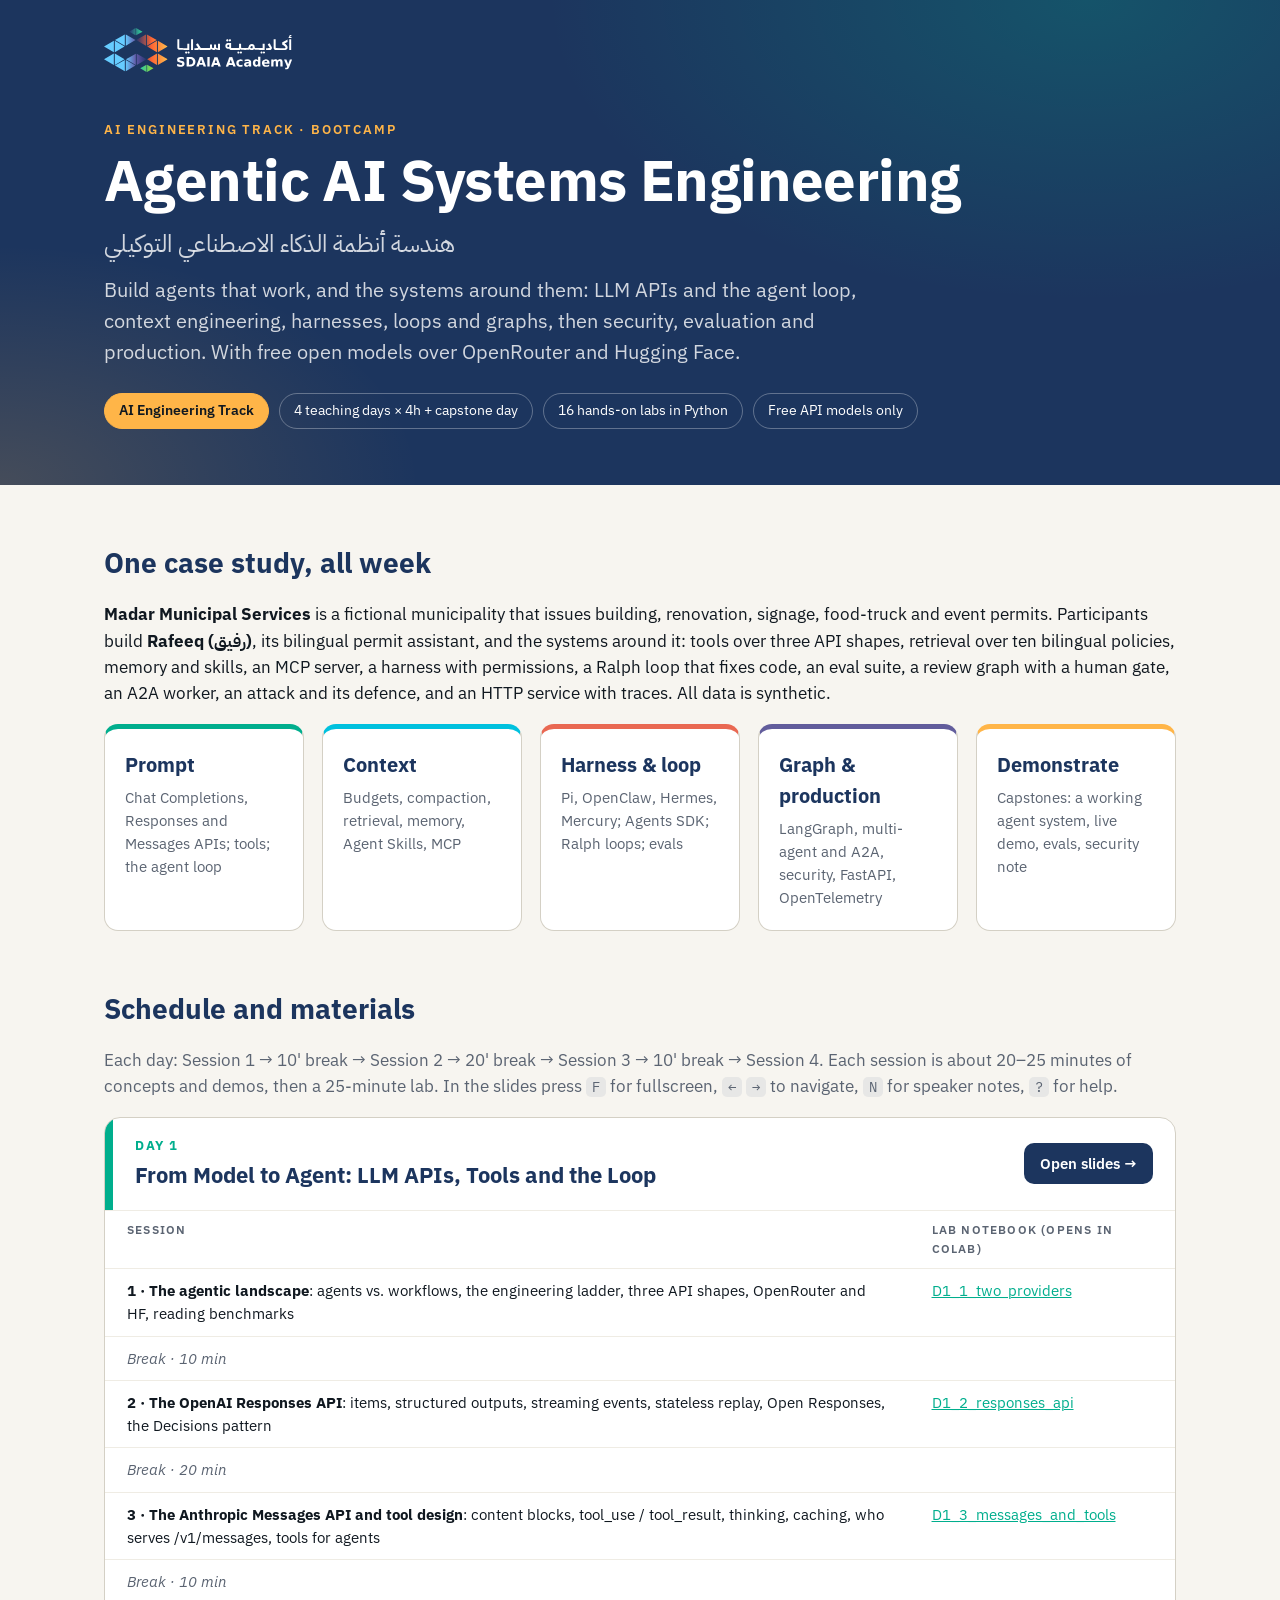
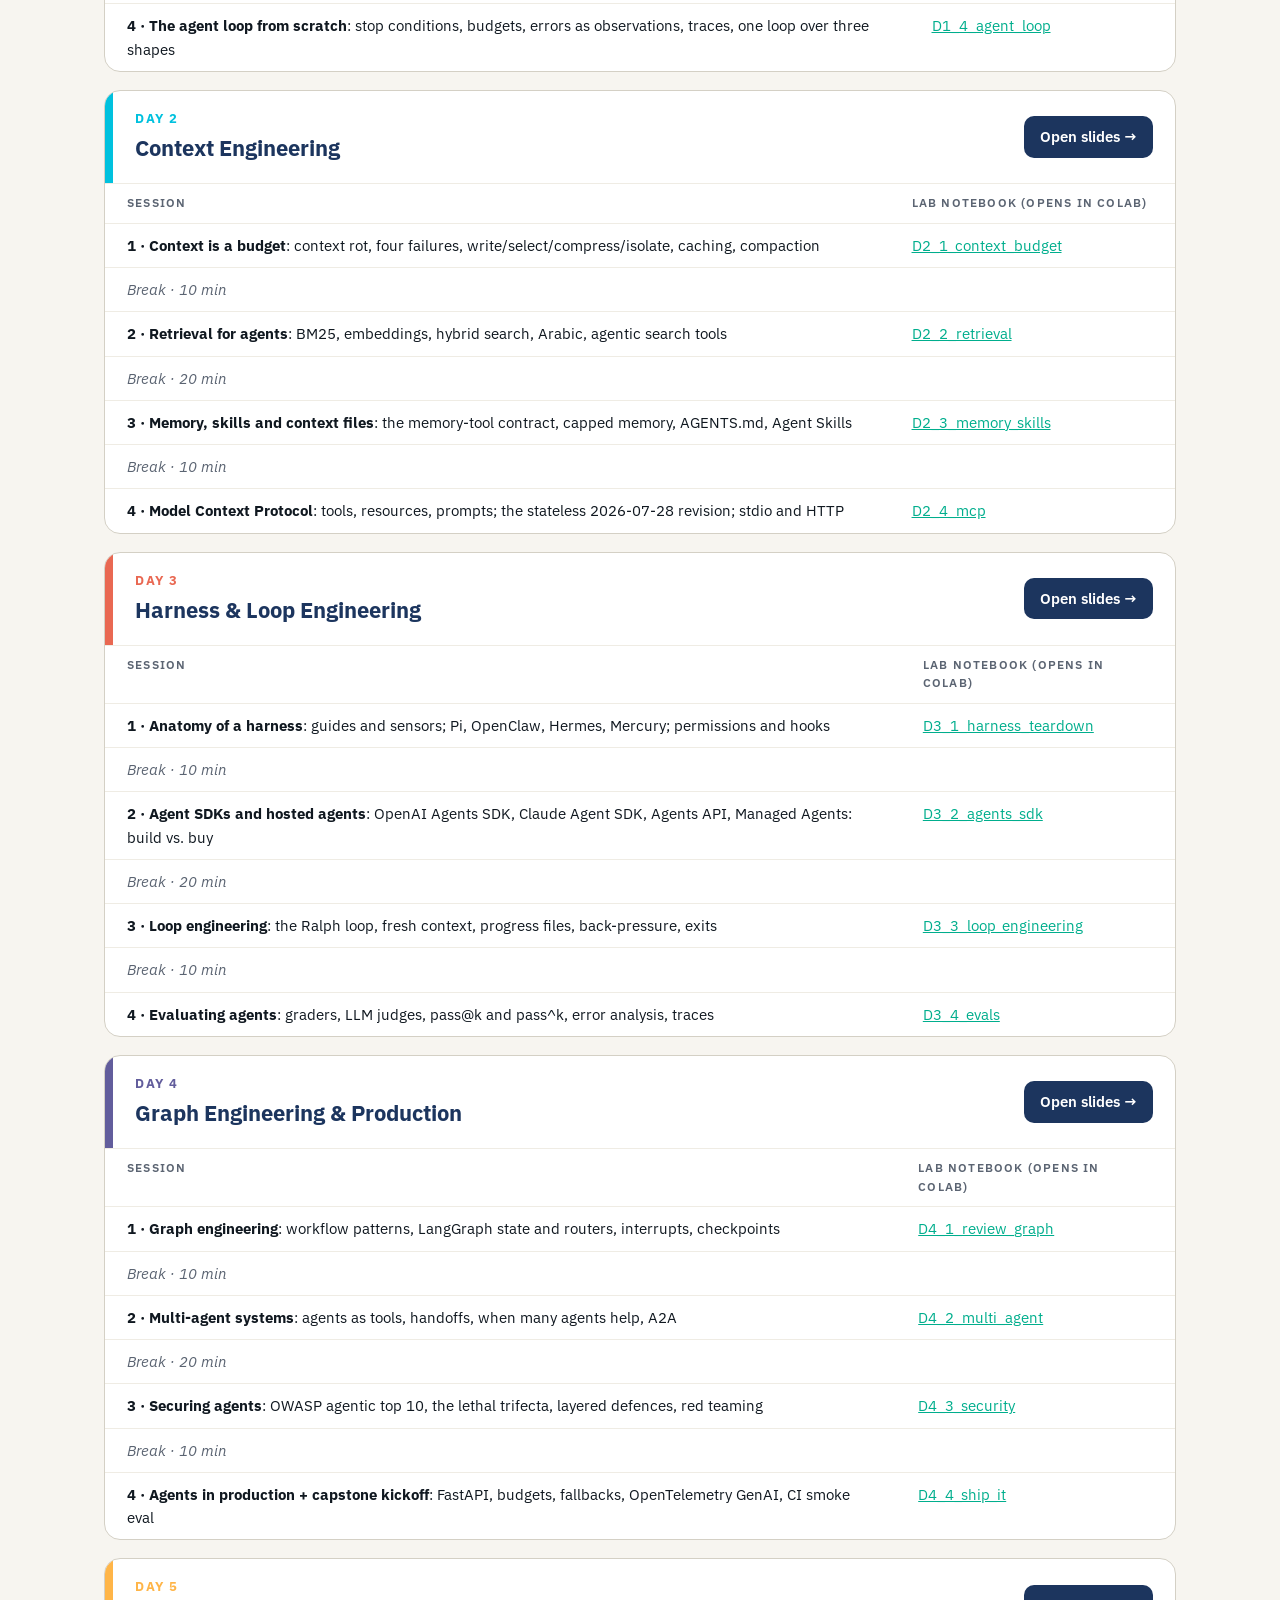
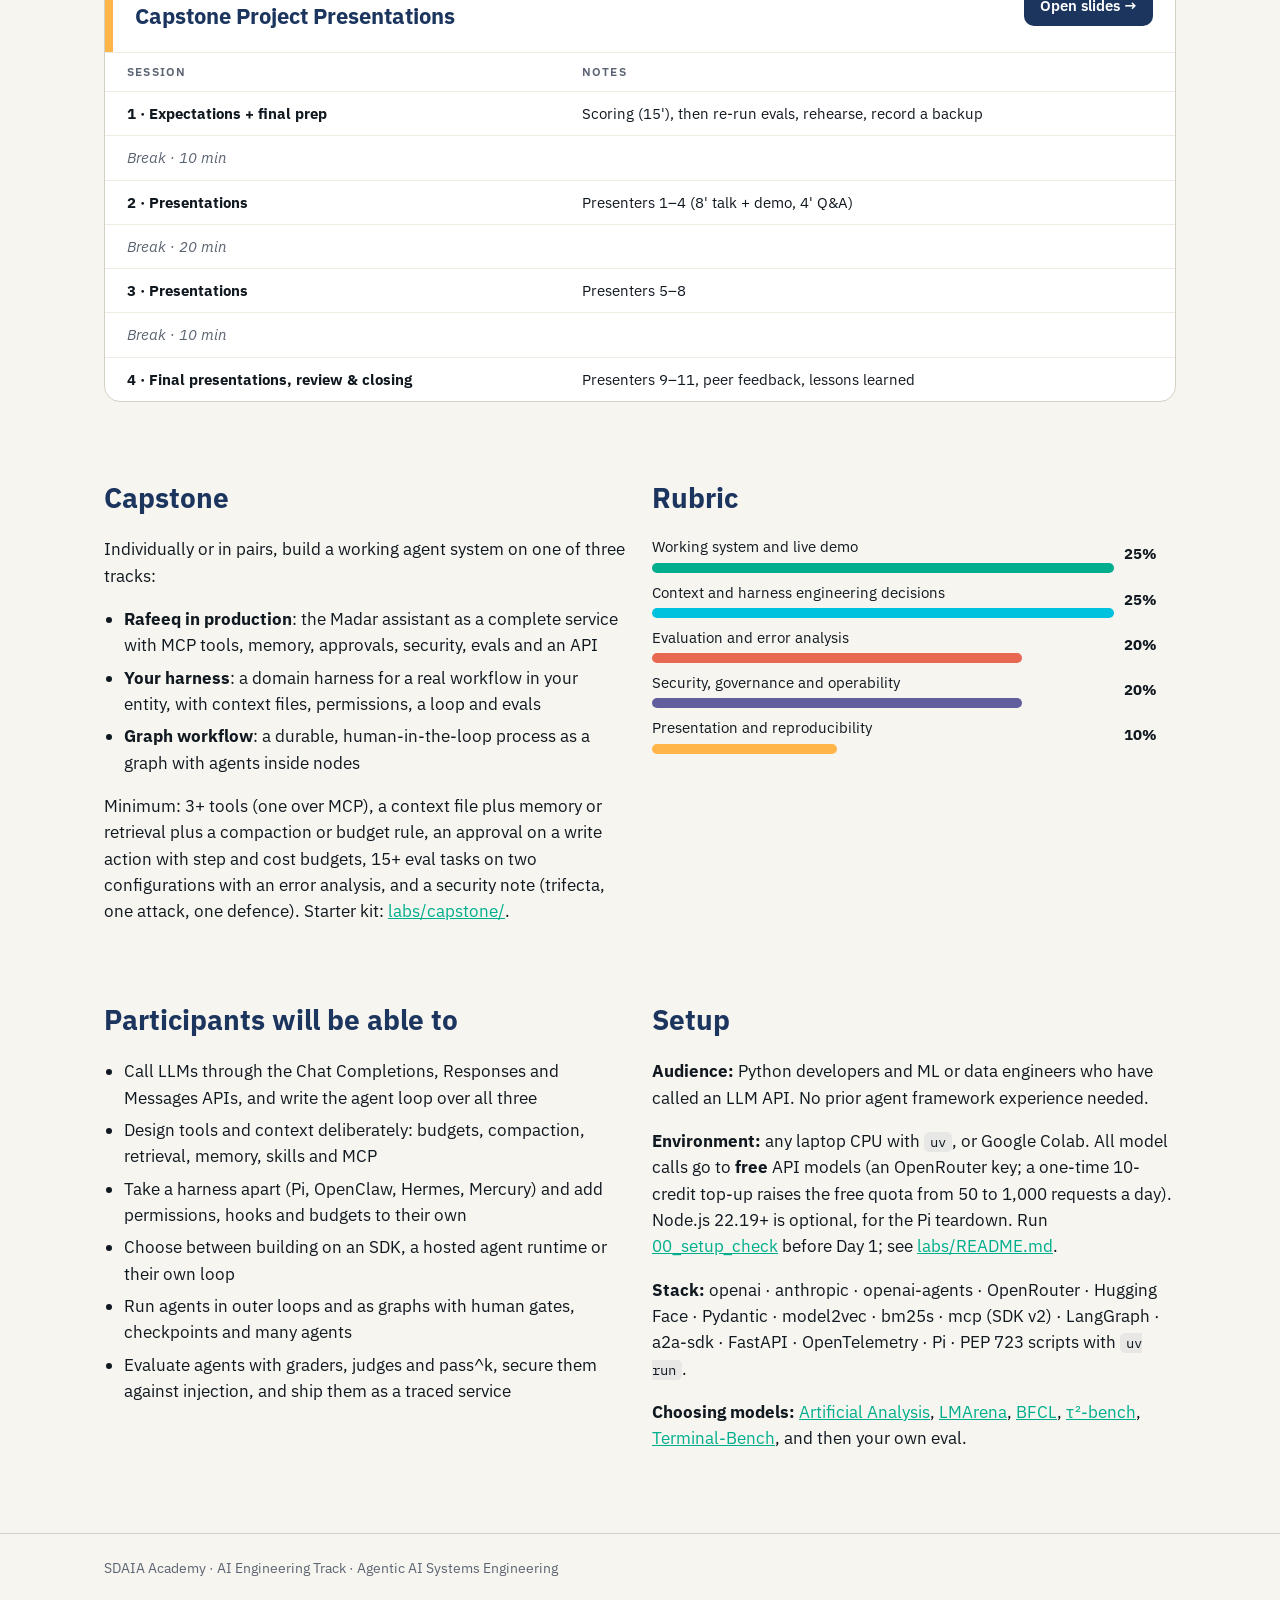
==== index.html @ 6ebd748a "Add course page and README with sources; remove the working outline" ====
<!doctype html>
<html lang="en">
<head>
<meta charset="utf-8">
<meta name="viewport" content="width=device-width, initial-scale=1">
<title>Agentic AI Systems Engineering</title>
<link rel="icon" href="assets/img/academy.svg">
<link rel="preconnect" href="https://fonts.googleapis.com">
<link rel="preconnect" href="https://fonts.gstatic.com" crossorigin>
<link href="https://fonts.googleapis.com/css2?family=IBM+Plex+Mono:wght@400;600&family=IBM+Plex+Sans+Arabic:wght@400;600;700&family=IBM+Plex+Sans:wght@400;600;700&display=swap" rel="stylesheet">
<style>
  :root {
    --navy: #1c355e; --teal: #00ae8d; --coral: #e96852; --cyan: #00c1de; --amber: #ffb548; --purple: #625d9c;
    --ink: #101820; --paper: #f7f5f0; --paper-2: #efece4; --line: #d4d0c5; --muted: #5b6472;
    --font: "IBM Plex Sans", "IBM Plex Sans Arabic", system-ui, sans-serif; --mono: "IBM Plex Mono", ui-monospace, monospace;
  }
  * { box-sizing: border-box; }
  body { margin: 0; background: var(--paper); color: var(--ink); font: 17px/1.55 var(--font); }
  a { color: var(--teal); }
  .wrap { max-width: 1120px; margin: 0 auto; padding: 0 24px; }
  header {
    background: radial-gradient(900px 500px at 85% 0%, rgba(0,174,141,.25), transparent 60%),
                radial-gradient(700px 400px at 0% 100%, rgba(255,181,72,.18), transparent 60%), var(--navy);
    color: #fff; padding: 28px 0 56px;
  }
  .logo { height: 44px; color: #fff; display: flex; }
  .logo svg { height: 100%; width: auto; }
  .kicker { font-size: 13px; letter-spacing: .14em; text-transform: uppercase; font-weight: 600; color: var(--amber); margin: 48px 0 10px; }
  h1 { font-size: clamp(34px, 6vw, 58px); line-height: 1.05; margin: 0 0 14px; letter-spacing: -.01em; }
  header p { color: rgba(255,255,255,.8); font-size: 20px; max-width: 760px; margin: 0; }
  .meta { display: flex; flex-wrap: wrap; gap: 10px; margin-top: 26px; }
  .meta span { font-size: 14px; padding: 6px 14px; border-radius: 999px; border: 1px solid rgba(255,255,255,.3); }
  .meta span.track { background: var(--amber); color: var(--ink); border-color: var(--amber); font-weight: 600; }
  h2 { color: var(--navy); font-size: 28px; margin: 56px 0 16px; }
  h3 { color: var(--navy); margin: 0 0 6px; font-size: 20px; }
  .grid { display: grid; gap: 18px; grid-template-columns: repeat(auto-fit, minmax(200px, 1fr)); }
  .card { background: #fff; border: 1px solid var(--line); border-top: 5px solid var(--c, var(--navy)); border-radius: 14px; padding: 20px; }
  .card p { margin: 0; color: var(--muted); font-size: 15px; }
  .day { background: #fff; border: 1px solid var(--line); border-radius: 16px; margin-bottom: 18px; overflow: hidden; }
  .day-head { display: flex; flex-wrap: wrap; justify-content: space-between; align-items: center; gap: 12px; padding: 18px 22px; border-left: 8px solid var(--c); }
  .day-head .t { font-size: 13px; letter-spacing: .12em; text-transform: uppercase; color: var(--c); font-weight: 700; }
  .day-head h3 { font-size: 22px; margin: 2px 0 0; }
  .btn { display: inline-block; text-decoration: none; background: var(--navy); color: #fff; padding: 9px 16px; border-radius: 10px; font-weight: 600; font-size: 15px; }
  .btn:hover { background: #142846; }
  table { width: 100%; border-collapse: collapse; font-size: 15px; }
  td, th { padding: 10px 22px; border-top: 1px solid var(--paper-2); text-align: left; vertical-align: top; }
  th { font-size: 12px; letter-spacing: .1em; text-transform: uppercase; color: var(--muted); font-weight: 600; }
  td.brk { color: var(--muted); font-style: italic; }
  code { font-family: var(--mono); font-size: 13.5px; background: rgba(28,53,94,.07); padding: 1px 6px; border-radius: 5px; }
  .two { display: grid; gap: 24px; grid-template-columns: repeat(auto-fit, minmax(300px, 1fr)); }
  ul { padding-left: 20px; } li { margin-bottom: 6px; }
  .bar { display: grid; grid-template-columns: 1fr 52px; gap: 10px; align-items: center; margin-bottom: 8px; font-size: 15px; }
  .bar i { display: block; height: 10px; border-radius: 5px; background: var(--c, var(--teal)); width: var(--w); margin-top: 4px; }
  footer { margin: 64px 0 0; padding: 24px 0 40px; border-top: 1px solid var(--line); color: var(--muted); font-size: 14px; }
  .scroll { overflow-x: auto; }
  @media (max-width: 640px) { td, th { padding: 9px 12px; } .day-head { padding: 16px; } }
</style>
</head>
<body>
<header>
  <div class="wrap">
    <div class="logo" id="logo"></div>
    <div class="kicker">AI Engineering Track · Bootcamp</div>
    <h1>Agentic AI Systems Engineering</h1>
    <p lang="ar" dir="rtl" style="font-size:24px;margin-bottom:12px;text-align:left">هندسة أنظمة الذكاء الاصطناعي التوكيلي</p>
    <p>Build agents that work, and the systems around them: LLM APIs and the agent loop, context engineering, harnesses, loops and graphs, then security, evaluation and production. With free open models over OpenRouter and Hugging Face.</p>
    <div class="meta">
      <span class="track">AI Engineering Track</span>
      <span>4 teaching days × 4h + capstone day</span>
      <span>16 hands-on labs in Python</span>
      <span>Free API models only</span>
    </div>
  </div>
</header>

<main class="wrap">
  <h2>One case study, all week</h2>
  <p><b>Madar Municipal Services</b> is a fictional municipality that issues building, renovation, signage, food-truck and event permits. Participants build <b>Rafeeq (رفيق)</b>, its bilingual permit assistant, and the systems around it: tools over three API shapes, retrieval over ten bilingual policies, memory and skills, an MCP server, a harness with permissions, a Ralph loop that fixes code, an eval suite, a review graph with a human gate, an A2A worker, an attack and its defence, and an HTTP service with traces. All data is synthetic.</p>
  <div class="grid">
    <div class="card" style="--c:var(--teal)"><h3>Prompt</h3><p>Chat Completions, Responses and Messages APIs; tools; the agent loop</p></div>
    <div class="card" style="--c:var(--cyan)"><h3>Context</h3><p>Budgets, compaction, retrieval, memory, Agent Skills, MCP</p></div>
    <div class="card" style="--c:var(--coral)"><h3>Harness &amp; loop</h3><p>Pi, OpenClaw, Hermes, Mercury; Agents SDK; Ralph loops; evals</p></div>
    <div class="card" style="--c:var(--purple)"><h3>Graph &amp; production</h3><p>LangGraph, multi-agent and A2A, security, FastAPI, OpenTelemetry</p></div>
    <div class="card" style="--c:var(--amber)"><h3>Demonstrate</h3><p>Capstones: a working agent system, live demo, evals, security note</p></div>
  </div>

  <h2>Schedule and materials</h2>
  <p style="color:var(--muted)">Each day: Session 1 → 10' break → Session 2 → 20' break → Session 3 → 10' break → Session 4. Each session is about 20–25 minutes of concepts and demos, then a 25-minute lab. In the slides press <code>F</code> for fullscreen, <code>←</code> <code>→</code> to navigate, <code>N</code> for speaker notes, <code>?</code> for help.</p>

  <div class="day">
    <div class="day-head" style="--c:var(--teal)"><div><div class="t">Day 1</div><h3>From Model to Agent: LLM APIs, Tools and the Loop</h3></div><a class="btn" href="slides/day1.html">Open slides →</a></div>
    <div class="scroll"><table>
      <tr><th>Session</th><th>Lab notebook (opens in Colab)</th></tr>
      <tr><td><b>1 · The agentic landscape</b>: agents vs. workflows, the engineering ladder, three API shapes, OpenRouter and HF, reading benchmarks</td><td><a href="https://colab.research.google.com/github/SDAIAAcademy/agentic-ai/blob/main/labs/D1_1_two_providers.ipynb">D1_1_two_providers</a></td></tr>
      <tr><td class="brk" colspan="2">Break · 10 min</td></tr>
      <tr><td><b>2 · The OpenAI Responses API</b>: items, structured outputs, streaming events, stateless replay, Open Responses, the Decisions pattern</td><td><a href="https://colab.research.google.com/github/SDAIAAcademy/agentic-ai/blob/main/labs/D1_2_responses_api.ipynb">D1_2_responses_api</a></td></tr>
      <tr><td class="brk" colspan="2">Break · 20 min</td></tr>
      <tr><td><b>3 · The Anthropic Messages API and tool design</b>: content blocks, tool_use / tool_result, thinking, caching, who serves /v1/messages, tools for agents</td><td><a href="https://colab.research.google.com/github/SDAIAAcademy/agentic-ai/blob/main/labs/D1_3_messages_and_tools.ipynb">D1_3_messages_and_tools</a></td></tr>
      <tr><td class="brk" colspan="2">Break · 10 min</td></tr>
      <tr><td><b>4 · The agent loop from scratch</b>: stop conditions, budgets, errors as observations, traces, one loop over three shapes</td><td><a href="https://colab.research.google.com/github/SDAIAAcademy/agentic-ai/blob/main/labs/D1_4_agent_loop.ipynb">D1_4_agent_loop</a></td></tr>
    </table></div>
  </div>

  <div class="day">
    <div class="day-head" style="--c:var(--cyan)"><div><div class="t">Day 2</div><h3>Context Engineering</h3></div><a class="btn" href="slides/day2.html">Open slides →</a></div>
    <div class="scroll"><table>
      <tr><th>Session</th><th>Lab notebook (opens in Colab)</th></tr>
      <tr><td><b>1 · Context is a budget</b>: context rot, four failures, write/select/compress/isolate, caching, compaction</td><td><a href="https://colab.research.google.com/github/SDAIAAcademy/agentic-ai/blob/main/labs/D2_1_context_budget.ipynb">D2_1_context_budget</a></td></tr>
      <tr><td class="brk" colspan="2">Break · 10 min</td></tr>
      <tr><td><b>2 · Retrieval for agents</b>: BM25, embeddings, hybrid search, Arabic, agentic search tools</td><td><a href="https://colab.research.google.com/github/SDAIAAcademy/agentic-ai/blob/main/labs/D2_2_retrieval.ipynb">D2_2_retrieval</a></td></tr>
      <tr><td class="brk" colspan="2">Break · 20 min</td></tr>
      <tr><td><b>3 · Memory, skills and context files</b>: the memory-tool contract, capped memory, AGENTS.md, Agent Skills</td><td><a href="https://colab.research.google.com/github/SDAIAAcademy/agentic-ai/blob/main/labs/D2_3_memory_skills.ipynb">D2_3_memory_skills</a></td></tr>
      <tr><td class="brk" colspan="2">Break · 10 min</td></tr>
      <tr><td><b>4 · Model Context Protocol</b>: tools, resources, prompts; the stateless 2026-07-28 revision; stdio and HTTP</td><td><a href="https://colab.research.google.com/github/SDAIAAcademy/agentic-ai/blob/main/labs/D2_4_mcp.ipynb">D2_4_mcp</a></td></tr>
    </table></div>
  </div>

  <div class="day">
    <div class="day-head" style="--c:var(--coral)"><div><div class="t">Day 3</div><h3>Harness &amp; Loop Engineering</h3></div><a class="btn" href="slides/day3.html">Open slides →</a></div>
    <div class="scroll"><table>
      <tr><th>Session</th><th>Lab notebook (opens in Colab)</th></tr>
      <tr><td><b>1 · Anatomy of a harness</b>: guides and sensors; Pi, OpenClaw, Hermes, Mercury; permissions and hooks</td><td><a href="https://colab.research.google.com/github/SDAIAAcademy/agentic-ai/blob/main/labs/D3_1_harness_teardown.ipynb">D3_1_harness_teardown</a></td></tr>
      <tr><td class="brk" colspan="2">Break · 10 min</td></tr>
      <tr><td><b>2 · Agent SDKs and hosted agents</b>: OpenAI Agents SDK, Claude Agent SDK, Agents API, Managed Agents: build vs. buy</td><td><a href="https://colab.research.google.com/github/SDAIAAcademy/agentic-ai/blob/main/labs/D3_2_agents_sdk.ipynb">D3_2_agents_sdk</a></td></tr>
      <tr><td class="brk" colspan="2">Break · 20 min</td></tr>
      <tr><td><b>3 · Loop engineering</b>: the Ralph loop, fresh context, progress files, back-pressure, exits</td><td><a href="https://colab.research.google.com/github/SDAIAAcademy/agentic-ai/blob/main/labs/D3_3_loop_engineering.ipynb">D3_3_loop_engineering</a></td></tr>
      <tr><td class="brk" colspan="2">Break · 10 min</td></tr>
      <tr><td><b>4 · Evaluating agents</b>: graders, LLM judges, pass@k and pass^k, error analysis, traces</td><td><a href="https://colab.research.google.com/github/SDAIAAcademy/agentic-ai/blob/main/labs/D3_4_evals.ipynb">D3_4_evals</a></td></tr>
    </table></div>
  </div>

  <div class="day">
    <div class="day-head" style="--c:var(--purple)"><div><div class="t">Day 4</div><h3>Graph Engineering &amp; Production</h3></div><a class="btn" href="slides/day4.html">Open slides →</a></div>
    <div class="scroll"><table>
      <tr><th>Session</th><th>Lab notebook (opens in Colab)</th></tr>
      <tr><td><b>1 · Graph engineering</b>: workflow patterns, LangGraph state and routers, interrupts, checkpoints</td><td><a href="https://colab.research.google.com/github/SDAIAAcademy/agentic-ai/blob/main/labs/D4_1_review_graph.ipynb">D4_1_review_graph</a></td></tr>
      <tr><td class="brk" colspan="2">Break · 10 min</td></tr>
      <tr><td><b>2 · Multi-agent systems</b>: agents as tools, handoffs, when many agents help, A2A</td><td><a href="https://colab.research.google.com/github/SDAIAAcademy/agentic-ai/blob/main/labs/D4_2_multi_agent.ipynb">D4_2_multi_agent</a></td></tr>
      <tr><td class="brk" colspan="2">Break · 20 min</td></tr>
      <tr><td><b>3 · Securing agents</b>: OWASP agentic top 10, the lethal trifecta, layered defences, red teaming</td><td><a href="https://colab.research.google.com/github/SDAIAAcademy/agentic-ai/blob/main/labs/D4_3_security.ipynb">D4_3_security</a></td></tr>
      <tr><td class="brk" colspan="2">Break · 10 min</td></tr>
      <tr><td><b>4 · Agents in production + capstone kickoff</b>: FastAPI, budgets, fallbacks, OpenTelemetry GenAI, CI smoke eval</td><td><a href="https://colab.research.google.com/github/SDAIAAcademy/agentic-ai/blob/main/labs/D4_4_ship_it.ipynb">D4_4_ship_it</a></td></tr>
    </table></div>
  </div>

  <div class="day">
    <div class="day-head" style="--c:var(--amber)"><div><div class="t">Day 5</div><h3>Capstone Project Presentations</h3></div><a class="btn" href="slides/day5.html">Open slides →</a></div>
    <div class="scroll"><table>
      <tr><th>Session</th><th>Notes</th></tr>
      <tr><td><b>1 · Expectations + final prep</b></td><td>Scoring (15'), then re-run evals, rehearse, record a backup</td></tr>
      <tr><td class="brk" colspan="2">Break · 10 min</td></tr>
      <tr><td><b>2 · Presentations</b></td><td>Presenters 1–4 (8' talk + demo, 4' Q&amp;A)</td></tr>
      <tr><td class="brk" colspan="2">Break · 20 min</td></tr>
      <tr><td><b>3 · Presentations</b></td><td>Presenters 5–8</td></tr>
      <tr><td class="brk" colspan="2">Break · 10 min</td></tr>
      <tr><td><b>4 · Final presentations, review &amp; closing</b></td><td>Presenters 9–11, peer feedback, lessons learned</td></tr>
    </table></div>
  </div>

  <div class="two">
    <div>
      <h2>Capstone</h2>
      <p>Individually or in pairs, build a working agent system on one of three tracks:</p>
      <ul>
        <li><b>Rafeeq in production</b>: the Madar assistant as a complete service with MCP tools, memory, approvals, security, evals and an API</li>
        <li><b>Your harness</b>: a domain harness for a real workflow in your entity, with context files, permissions, a loop and evals</li>
        <li><b>Graph workflow</b>: a durable, human-in-the-loop process as a graph with agents inside nodes</li>
      </ul>
      <p>Minimum: 3+ tools (one over MCP), a context file plus memory or retrieval plus a compaction or budget rule, an approval on a write action with step and cost budgets, 15+ eval tasks on two configurations with an error analysis, and a security note (trifecta, one attack, one defence). Starter kit: <a href="https://github.com/SDAIAAcademy/agentic-ai/tree/main/labs/capstone">labs/capstone/</a>.</p>
    </div>
    <div>
      <h2>Rubric</h2>
      <div class="bar"><span>Working system and live demo<i style="--w:100%"></i></span><b>25%</b></div>
      <div class="bar"><span>Context and harness engineering decisions<i style="--w:100%;--c:var(--cyan)"></i></span><b>25%</b></div>
      <div class="bar"><span>Evaluation and error analysis<i style="--w:80%;--c:var(--coral)"></i></span><b>20%</b></div>
      <div class="bar"><span>Security, governance and operability<i style="--w:80%;--c:var(--purple)"></i></span><b>20%</b></div>
      <div class="bar"><span>Presentation and reproducibility<i style="--w:40%;--c:var(--amber)"></i></span><b>10%</b></div>
    </div>
  </div>

  <div class="two">
    <div>
      <h2>Participants will be able to</h2>
      <ul>
        <li>Call LLMs through the Chat Completions, Responses and Messages APIs, and write the agent loop over all three</li>
        <li>Design tools and context deliberately: budgets, compaction, retrieval, memory, skills and MCP</li>
        <li>Take a harness apart (Pi, OpenClaw, Hermes, Mercury) and add permissions, hooks and budgets to their own</li>
        <li>Choose between building on an SDK, a hosted agent runtime or their own loop</li>
        <li>Run agents in outer loops and as graphs with human gates, checkpoints and many agents</li>
        <li>Evaluate agents with graders, judges and pass^k, secure them against injection, and ship them as a traced service</li>
      </ul>
    </div>
    <div>
      <h2>Setup</h2>
      <p><b>Audience:</b> Python developers and ML or data engineers who have called an LLM API. No prior agent framework experience needed.</p>
      <p><b>Environment:</b> any laptop CPU with <code>uv</code>, or Google Colab. All model calls go to <b>free</b> API models (an OpenRouter key; a one-time 10-credit top-up raises the free quota from 50 to 1,000 requests a day). Node.js 22.19+ is optional, for the Pi teardown. Run <a href="https://colab.research.google.com/github/SDAIAAcademy/agentic-ai/blob/main/labs/00_setup_check.ipynb">00_setup_check</a> before Day 1; see <a href="https://github.com/SDAIAAcademy/agentic-ai/tree/main/labs#readme">labs/README.md</a>.</p>
      <p><b>Stack:</b> openai · anthropic · openai-agents · OpenRouter · Hugging Face · Pydantic · model2vec · bm25s · mcp (SDK v2) · LangGraph · a2a-sdk · FastAPI · OpenTelemetry · Pi · PEP 723 scripts with <code>uv run</code>.</p>
      <p><b>Choosing models:</b> <a href="https://artificialanalysis.ai/">Artificial Analysis</a>, <a href="https://lmarena.ai/leaderboard">LMArena</a>, <a href="https://gorilla.cs.berkeley.edu/leaderboard.html">BFCL</a>, <a href="https://taubench.com">τ²-bench</a>, <a href="https://www.tbench.ai/leaderboard">Terminal-Bench</a>, and then your own eval.</p>
    </div>
  </div>
</main>
<footer><div class="wrap">SDAIA Academy · AI Engineering Track · Agentic AI Systems Engineering</div></footer>
<script src="assets/logo.js"></script>
<script>document.getElementById('logo').innerHTML = window.ACADEMY_LOGO || 'SDAIA Academy';</script>
</body>
</html>
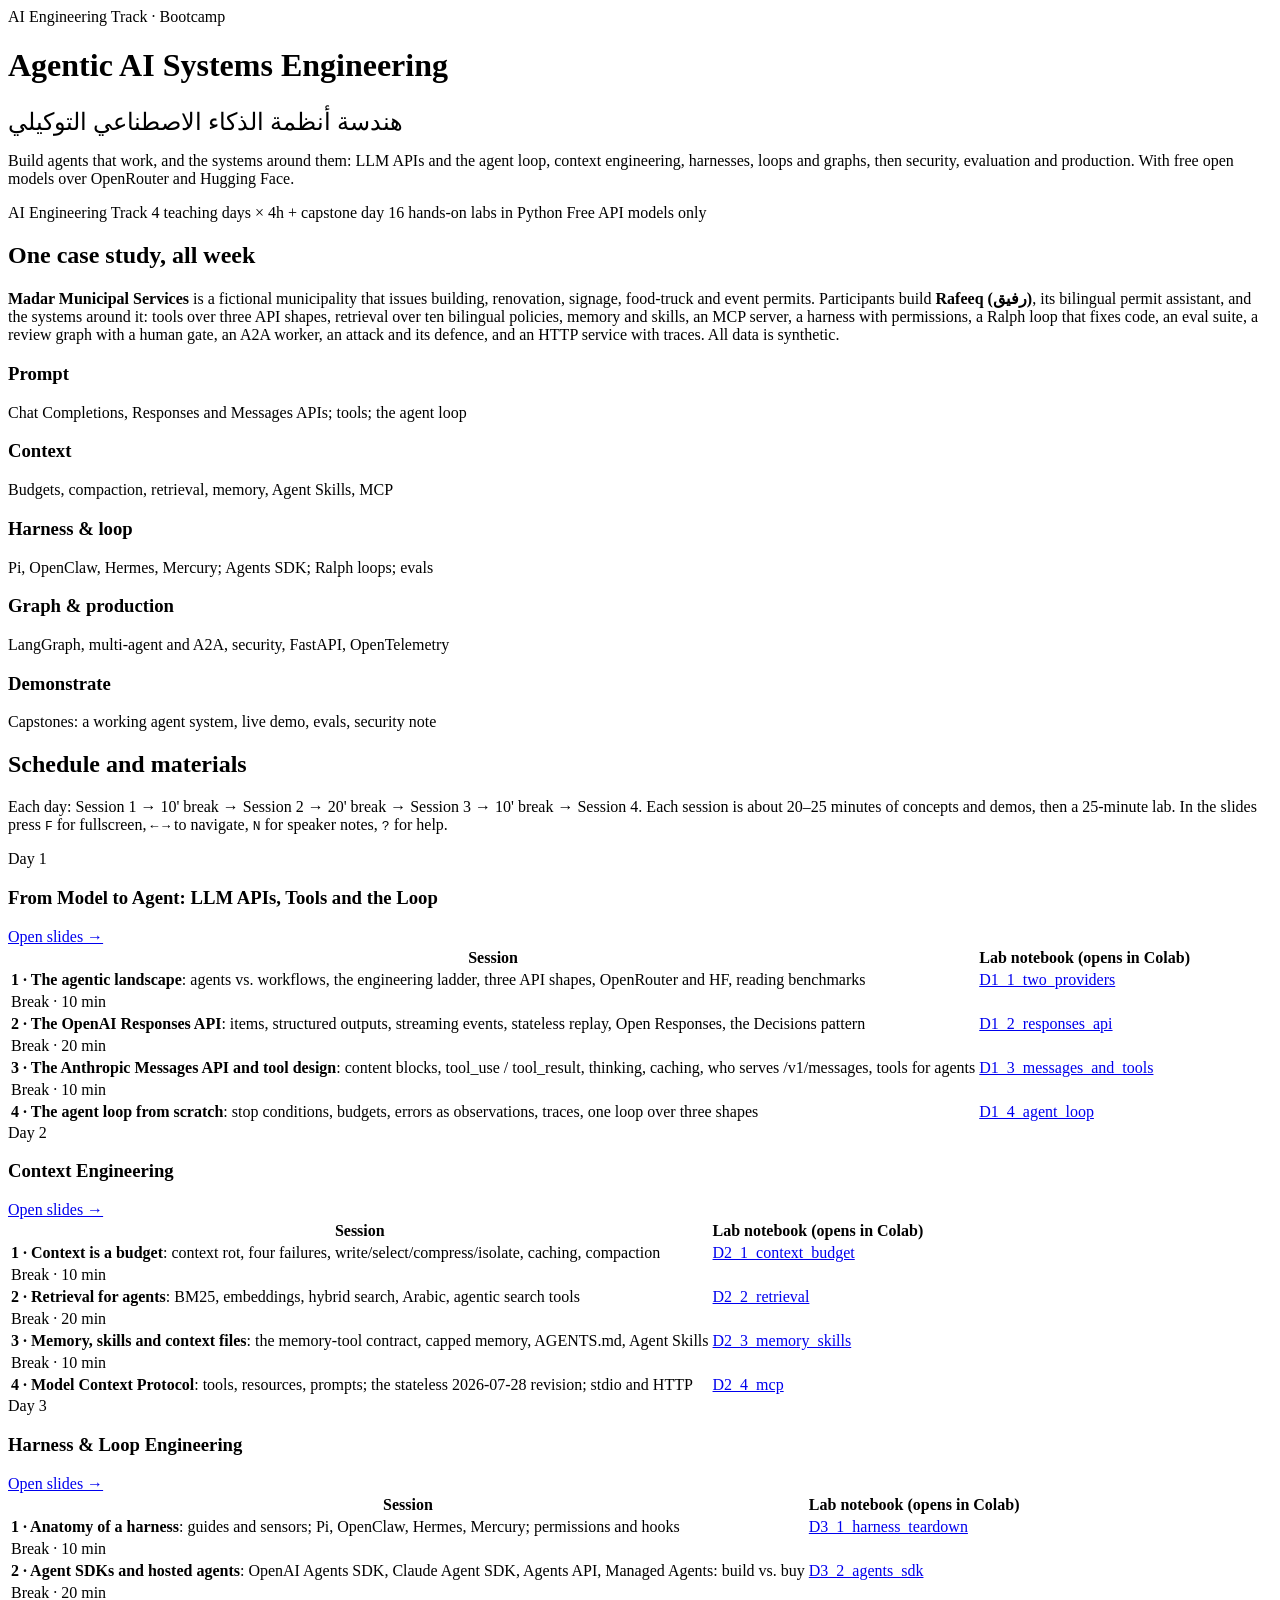
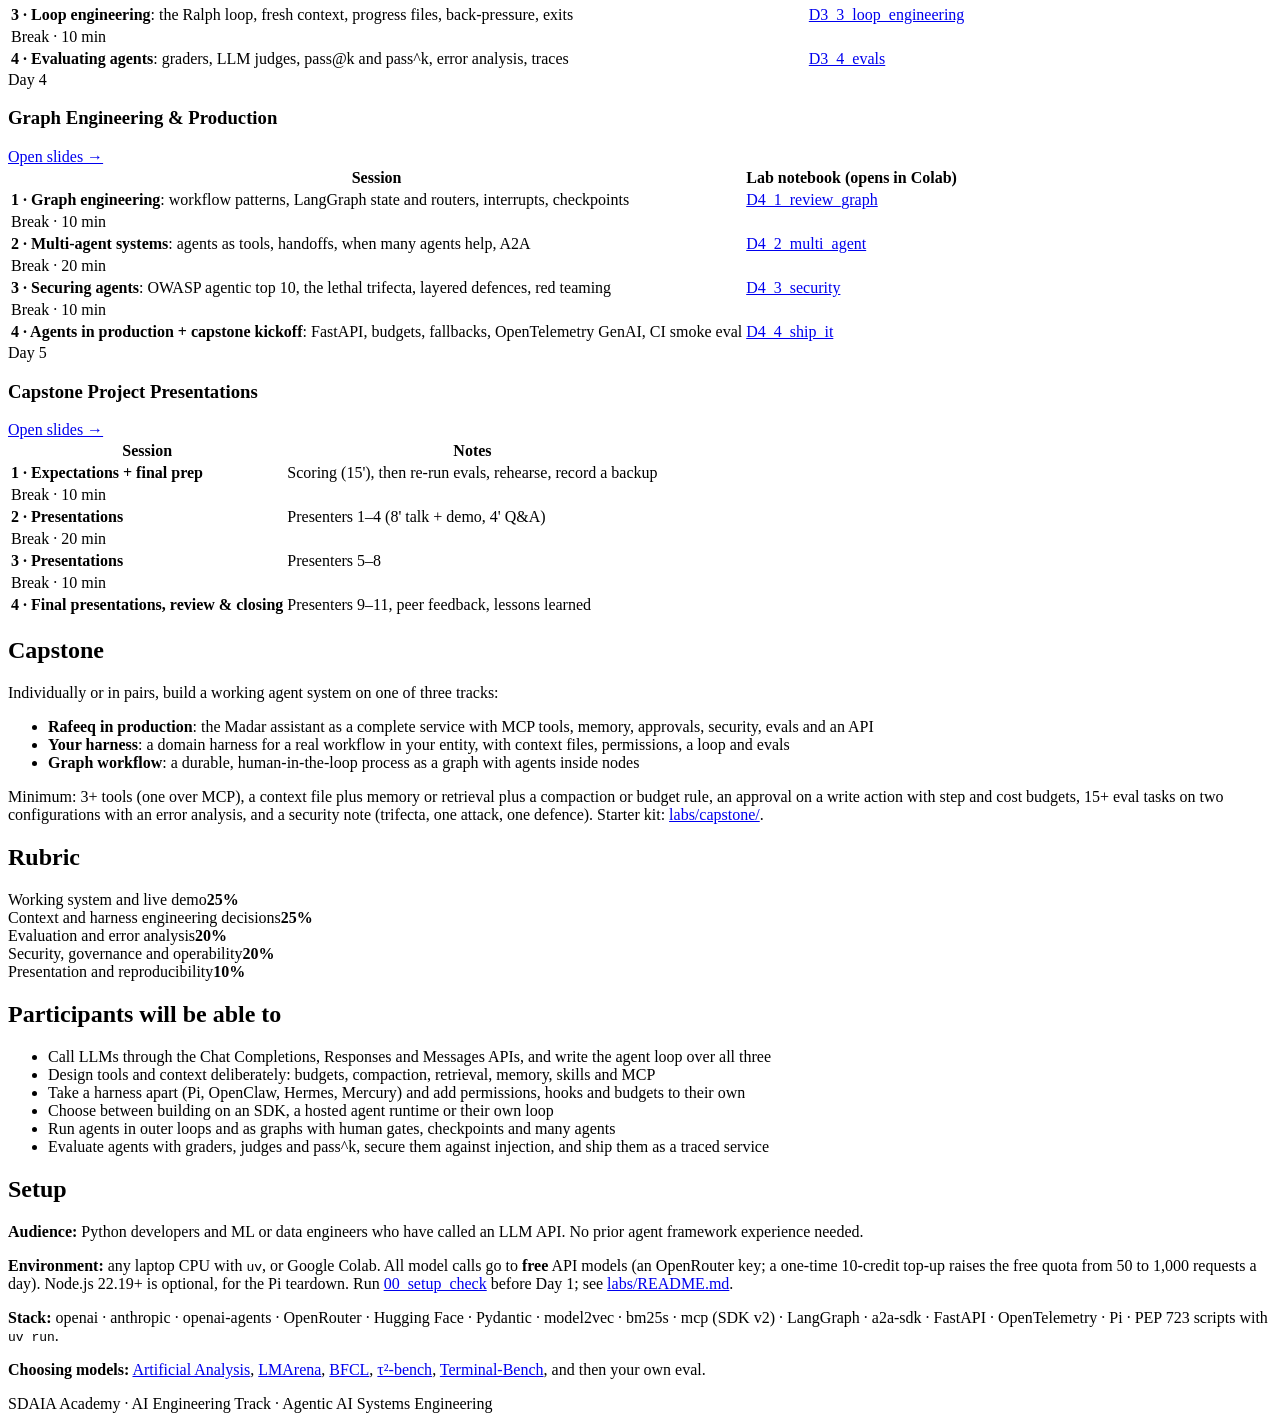
==== commit b73c87b7: "Use the shared SDAIA Academy slide system The decks, the course page and the lab pages now load deck" ====
--- a/index.html
+++ b/index.html
@@ -1,60 +1,11 @@
 <!doctype html>
-<html lang="en">
+<html lang="en" data-track="ai-engineering">
 <head>
 <meta charset="utf-8">
 <meta name="viewport" content="width=device-width, initial-scale=1">
 <title>Agentic AI Systems Engineering</title>
-<link rel="icon" href="assets/img/academy.svg">
-<link rel="preconnect" href="https://fonts.googleapis.com">
-<link rel="preconnect" href="https://fonts.gstatic.com" crossorigin>
-<link href="https://fonts.googleapis.com/css2?family=IBM+Plex+Mono:wght@400;600&family=IBM+Plex+Sans+Arabic:wght@400;600;700&family=IBM+Plex+Sans:wght@400;600;700&display=swap" rel="stylesheet">
-<style>
-  :root {
-    --navy: #1c355e; --teal: #00ae8d; --coral: #e96852; --cyan: #00c1de; --amber: #ffb548; --purple: #625d9c;
-    --ink: #101820; --paper: #f7f5f0; --paper-2: #efece4; --line: #d4d0c5; --muted: #5b6472;
-    --font: "IBM Plex Sans", "IBM Plex Sans Arabic", system-ui, sans-serif; --mono: "IBM Plex Mono", ui-monospace, monospace;
-  }
-  * { box-sizing: border-box; }
-  body { margin: 0; background: var(--paper); color: var(--ink); font: 17px/1.55 var(--font); }
-  a { color: var(--teal); }
-  .wrap { max-width: 1120px; margin: 0 auto; padding: 0 24px; }
-  header {
-    background: radial-gradient(900px 500px at 85% 0%, rgba(0,174,141,.25), transparent 60%),
-                radial-gradient(700px 400px at 0% 100%, rgba(255,181,72,.18), transparent 60%), var(--navy);
-    color: #fff; padding: 28px 0 56px;
-  }
-  .logo { height: 44px; color: #fff; display: flex; }
-  .logo svg { height: 100%; width: auto; }
-  .kicker { font-size: 13px; letter-spacing: .14em; text-transform: uppercase; font-weight: 600; color: var(--amber); margin: 48px 0 10px; }
-  h1 { font-size: clamp(34px, 6vw, 58px); line-height: 1.05; margin: 0 0 14px; letter-spacing: -.01em; }
-  header p { color: rgba(255,255,255,.8); font-size: 20px; max-width: 760px; margin: 0; }
-  .meta { display: flex; flex-wrap: wrap; gap: 10px; margin-top: 26px; }
-  .meta span { font-size: 14px; padding: 6px 14px; border-radius: 999px; border: 1px solid rgba(255,255,255,.3); }
-  .meta span.track { background: var(--amber); color: var(--ink); border-color: var(--amber); font-weight: 600; }
-  h2 { color: var(--navy); font-size: 28px; margin: 56px 0 16px; }
-  h3 { color: var(--navy); margin: 0 0 6px; font-size: 20px; }
-  .grid { display: grid; gap: 18px; grid-template-columns: repeat(auto-fit, minmax(200px, 1fr)); }
-  .card { background: #fff; border: 1px solid var(--line); border-top: 5px solid var(--c, var(--navy)); border-radius: 14px; padding: 20px; }
-  .card p { margin: 0; color: var(--muted); font-size: 15px; }
-  .day { background: #fff; border: 1px solid var(--line); border-radius: 16px; margin-bottom: 18px; overflow: hidden; }
-  .day-head { display: flex; flex-wrap: wrap; justify-content: space-between; align-items: center; gap: 12px; padding: 18px 22px; border-left: 8px solid var(--c); }
-  .day-head .t { font-size: 13px; letter-spacing: .12em; text-transform: uppercase; color: var(--c); font-weight: 700; }
-  .day-head h3 { font-size: 22px; margin: 2px 0 0; }
-  .btn { display: inline-block; text-decoration: none; background: var(--navy); color: #fff; padding: 9px 16px; border-radius: 10px; font-weight: 600; font-size: 15px; }
-  .btn:hover { background: #142846; }
-  table { width: 100%; border-collapse: collapse; font-size: 15px; }
-  td, th { padding: 10px 22px; border-top: 1px solid var(--paper-2); text-align: left; vertical-align: top; }
-  th { font-size: 12px; letter-spacing: .1em; text-transform: uppercase; color: var(--muted); font-weight: 600; }
-  td.brk { color: var(--muted); font-style: italic; }
-  code { font-family: var(--mono); font-size: 13.5px; background: rgba(28,53,94,.07); padding: 1px 6px; border-radius: 5px; }
-  .two { display: grid; gap: 24px; grid-template-columns: repeat(auto-fit, minmax(300px, 1fr)); }
-  ul { padding-left: 20px; } li { margin-bottom: 6px; }
-  .bar { display: grid; grid-template-columns: 1fr 52px; gap: 10px; align-items: center; margin-bottom: 8px; font-size: 15px; }
-  .bar i { display: block; height: 10px; border-radius: 5px; background: var(--c, var(--teal)); width: var(--w); margin-top: 4px; }
-  footer { margin: 64px 0 0; padding: 24px 0 40px; border-top: 1px solid var(--line); color: var(--muted); font-size: 14px; }
-  .scroll { overflow-x: auto; }
-  @media (max-width: 640px) { td, th { padding: 9px 12px; } .day-head { padding: 16px; } }
-</style>
+<link rel="icon" href="https://sdaiaacademy.github.io/slides/img/academy.svg">
+<link rel="stylesheet" href="https://sdaiaacademy.github.io/slides/page.css">
 </head>
 <body>
 <header>
@@ -200,7 +151,6 @@
   </div>
 </main>
 <footer><div class="wrap">SDAIA Academy · AI Engineering Track · Agentic AI Systems Engineering</div></footer>
-<script src="assets/logo.js"></script>
-<script>document.getElementById('logo').innerHTML = window.ACADEMY_LOGO || 'SDAIA Academy';</script>
+<script src="https://sdaiaacademy.github.io/slides/academy.js"></script>
 </body>
 </html>
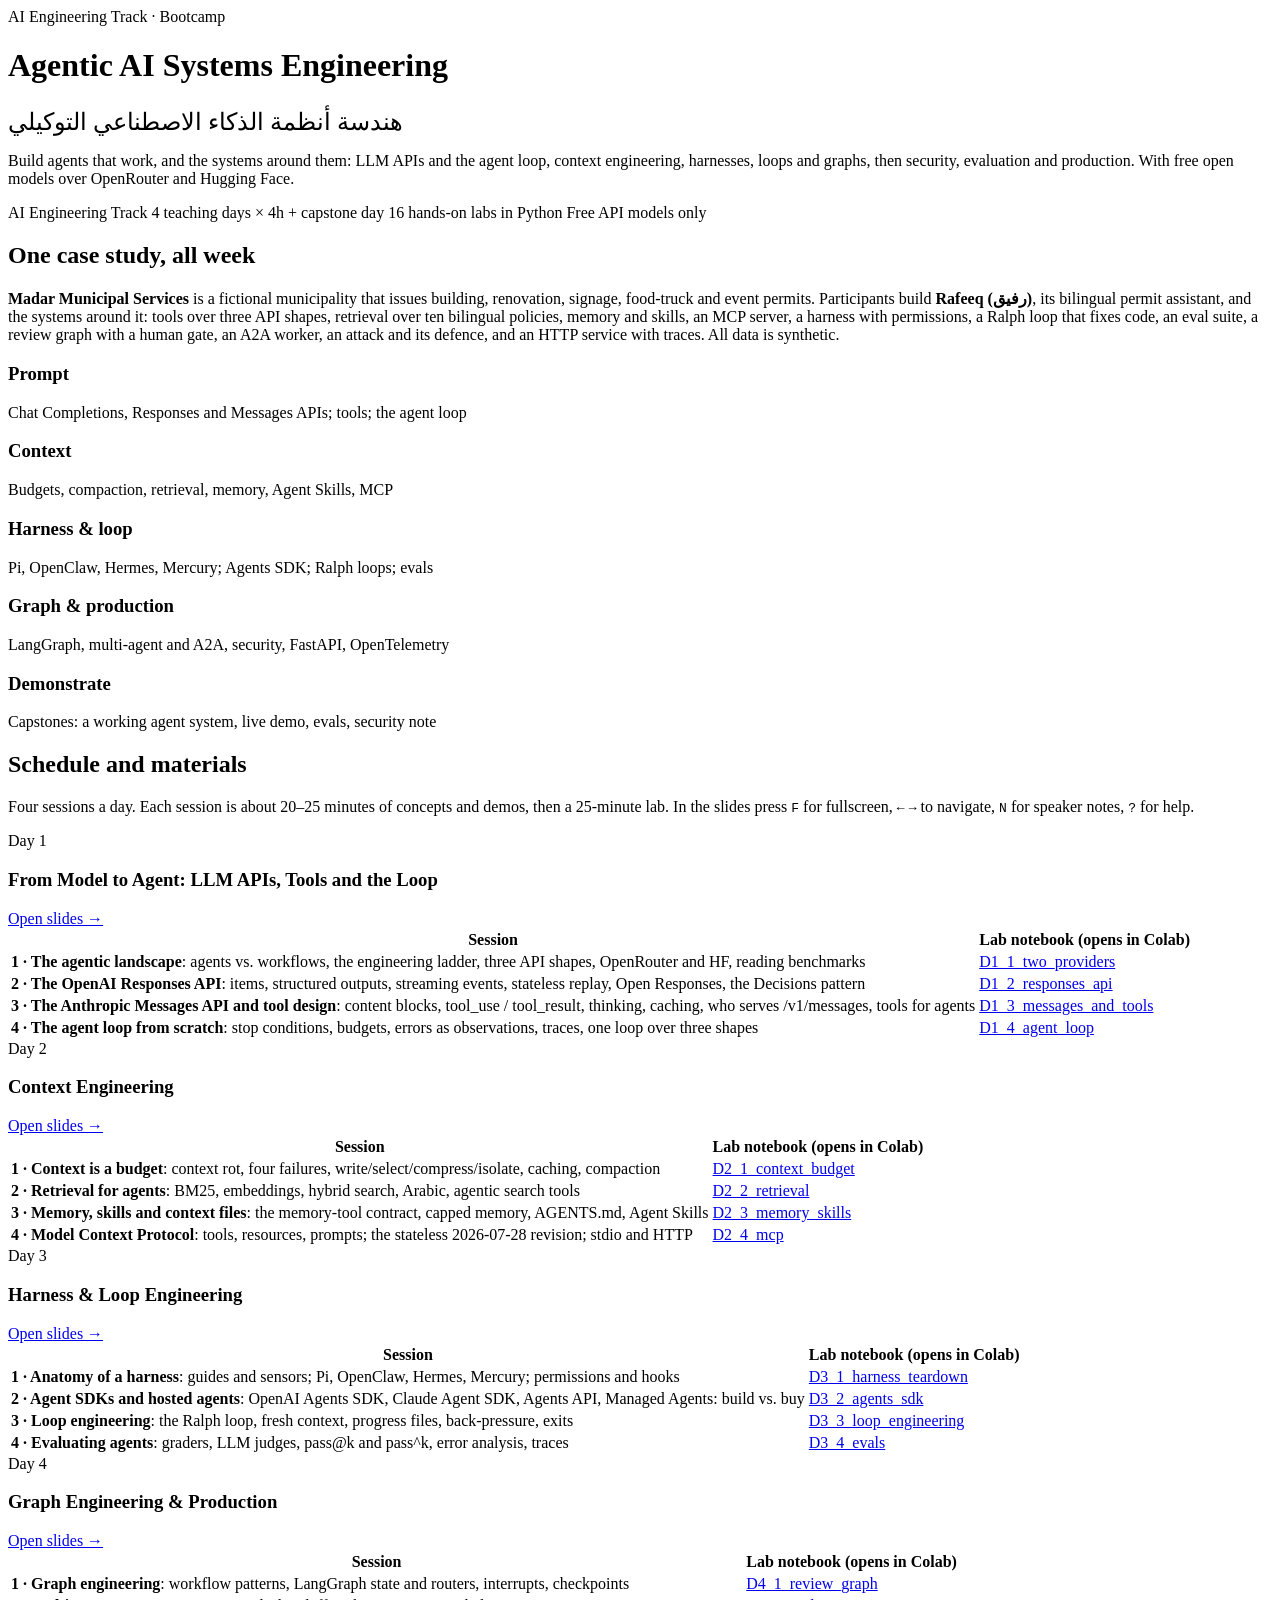
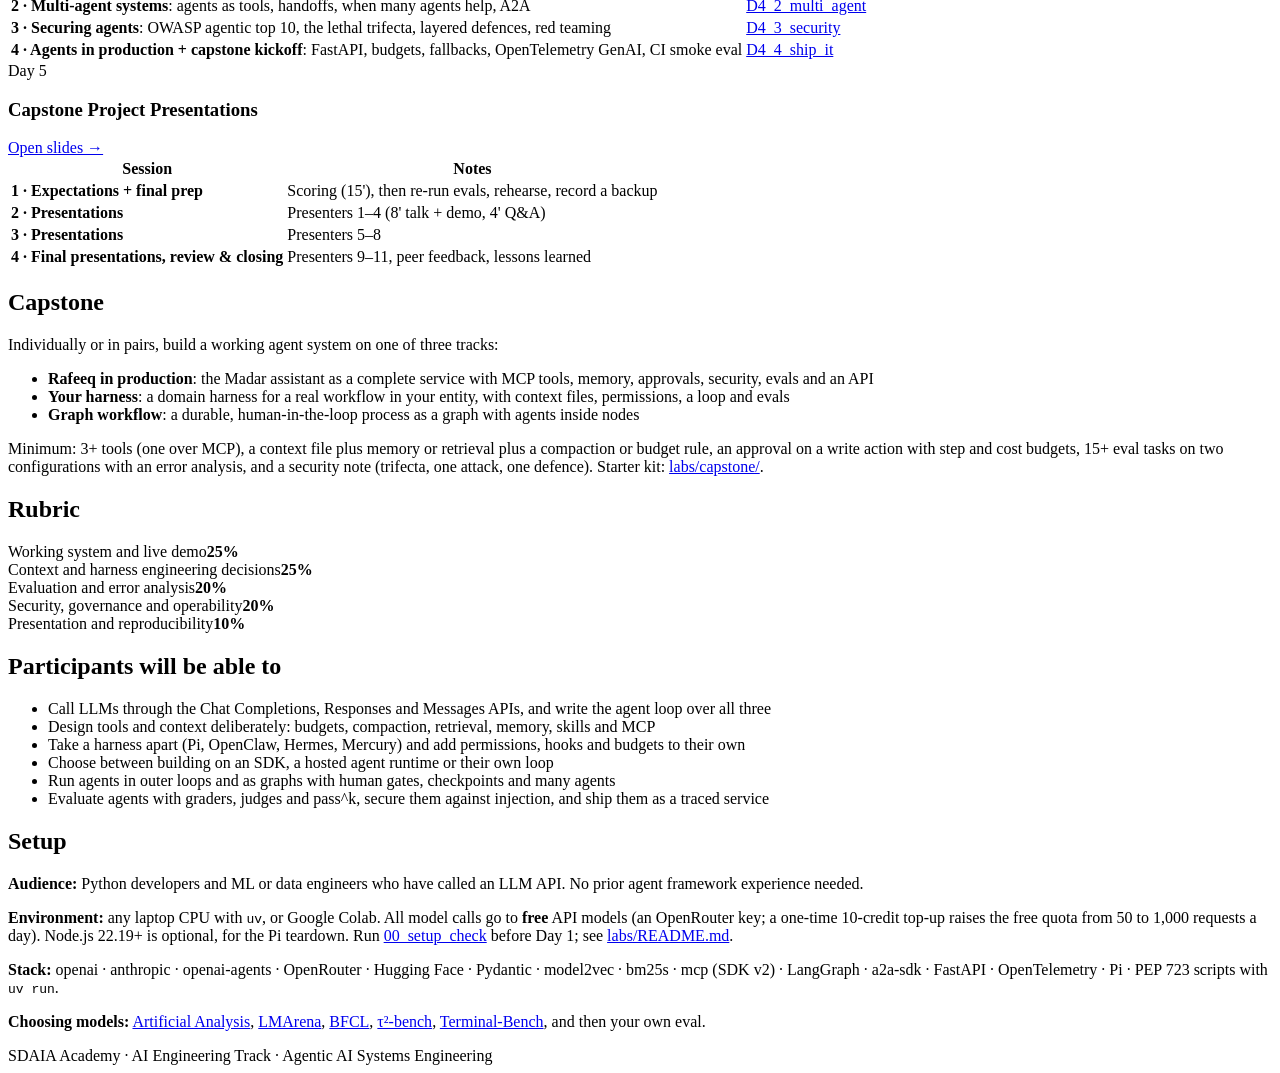
==== commit 5d36ee0e: "Course page without break rows or break wording Breaks are called from the deck (B) and no longer ap" ====
--- a/index.html
+++ b/index.html
@@ -4,7 +4,7 @@
 <meta charset="utf-8">
 <meta name="viewport" content="width=device-width, initial-scale=1">
 <title>Agentic AI Systems Engineering</title>
-<link rel="icon" href="https://sdaiaacademy.github.io/slides/img/academy.svg">
+<link rel="icon" href="https://sdaiaacademy.github.io/slides/icon.svg">
 <link rel="stylesheet" href="https://sdaiaacademy.github.io/slides/page.css">
 </head>
 <body>
@@ -36,18 +36,15 @@
   </div>
 
   <h2>Schedule and materials</h2>
-  <p style="color:var(--muted)">Each day: Session 1 → 10' break → Session 2 → 20' break → Session 3 → 10' break → Session 4. Each session is about 20–25 minutes of concepts and demos, then a 25-minute lab. In the slides press <code>F</code> for fullscreen, <code>←</code> <code>→</code> to navigate, <code>N</code> for speaker notes, <code>?</code> for help.</p>
+  <p style="color:var(--muted)">Four sessions a day. Each session is about 20–25 minutes of concepts and demos, then a 25-minute lab. In the slides press <code>F</code> for fullscreen, <code>←</code> <code>→</code> to navigate, <code>N</code> for speaker notes, <code>?</code> for help.</p>
 
   <div class="day">
     <div class="day-head" style="--c:var(--teal)"><div><div class="t">Day 1</div><h3>From Model to Agent: LLM APIs, Tools and the Loop</h3></div><a class="btn" href="slides/day1.html">Open slides →</a></div>
     <div class="scroll"><table>
       <tr><th>Session</th><th>Lab notebook (opens in Colab)</th></tr>
       <tr><td><b>1 · The agentic landscape</b>: agents vs. workflows, the engineering ladder, three API shapes, OpenRouter and HF, reading benchmarks</td><td><a href="https://colab.research.google.com/github/SDAIAAcademy/agentic-ai/blob/main/labs/D1_1_two_providers.ipynb">D1_1_two_providers</a></td></tr>
-      <tr><td class="brk" colspan="2">Break · 10 min</td></tr>
       <tr><td><b>2 · The OpenAI Responses API</b>: items, structured outputs, streaming events, stateless replay, Open Responses, the Decisions pattern</td><td><a href="https://colab.research.google.com/github/SDAIAAcademy/agentic-ai/blob/main/labs/D1_2_responses_api.ipynb">D1_2_responses_api</a></td></tr>
-      <tr><td class="brk" colspan="2">Break · 20 min</td></tr>
       <tr><td><b>3 · The Anthropic Messages API and tool design</b>: content blocks, tool_use / tool_result, thinking, caching, who serves /v1/messages, tools for agents</td><td><a href="https://colab.research.google.com/github/SDAIAAcademy/agentic-ai/blob/main/labs/D1_3_messages_and_tools.ipynb">D1_3_messages_and_tools</a></td></tr>
-      <tr><td class="brk" colspan="2">Break · 10 min</td></tr>
       <tr><td><b>4 · The agent loop from scratch</b>: stop conditions, budgets, errors as observations, traces, one loop over three shapes</td><td><a href="https://colab.research.google.com/github/SDAIAAcademy/agentic-ai/blob/main/labs/D1_4_agent_loop.ipynb">D1_4_agent_loop</a></td></tr>
     </table></div>
   </div>
@@ -57,11 +54,8 @@
     <div class="scroll"><table>
       <tr><th>Session</th><th>Lab notebook (opens in Colab)</th></tr>
       <tr><td><b>1 · Context is a budget</b>: context rot, four failures, write/select/compress/isolate, caching, compaction</td><td><a href="https://colab.research.google.com/github/SDAIAAcademy/agentic-ai/blob/main/labs/D2_1_context_budget.ipynb">D2_1_context_budget</a></td></tr>
-      <tr><td class="brk" colspan="2">Break · 10 min</td></tr>
       <tr><td><b>2 · Retrieval for agents</b>: BM25, embeddings, hybrid search, Arabic, agentic search tools</td><td><a href="https://colab.research.google.com/github/SDAIAAcademy/agentic-ai/blob/main/labs/D2_2_retrieval.ipynb">D2_2_retrieval</a></td></tr>
-      <tr><td class="brk" colspan="2">Break · 20 min</td></tr>
       <tr><td><b>3 · Memory, skills and context files</b>: the memory-tool contract, capped memory, AGENTS.md, Agent Skills</td><td><a href="https://colab.research.google.com/github/SDAIAAcademy/agentic-ai/blob/main/labs/D2_3_memory_skills.ipynb">D2_3_memory_skills</a></td></tr>
-      <tr><td class="brk" colspan="2">Break · 10 min</td></tr>
       <tr><td><b>4 · Model Context Protocol</b>: tools, resources, prompts; the stateless 2026-07-28 revision; stdio and HTTP</td><td><a href="https://colab.research.google.com/github/SDAIAAcademy/agentic-ai/blob/main/labs/D2_4_mcp.ipynb">D2_4_mcp</a></td></tr>
     </table></div>
   </div>
@@ -71,11 +65,8 @@
     <div class="scroll"><table>
       <tr><th>Session</th><th>Lab notebook (opens in Colab)</th></tr>
       <tr><td><b>1 · Anatomy of a harness</b>: guides and sensors; Pi, OpenClaw, Hermes, Mercury; permissions and hooks</td><td><a href="https://colab.research.google.com/github/SDAIAAcademy/agentic-ai/blob/main/labs/D3_1_harness_teardown.ipynb">D3_1_harness_teardown</a></td></tr>
-      <tr><td class="brk" colspan="2">Break · 10 min</td></tr>
       <tr><td><b>2 · Agent SDKs and hosted agents</b>: OpenAI Agents SDK, Claude Agent SDK, Agents API, Managed Agents: build vs. buy</td><td><a href="https://colab.research.google.com/github/SDAIAAcademy/agentic-ai/blob/main/labs/D3_2_agents_sdk.ipynb">D3_2_agents_sdk</a></td></tr>
-      <tr><td class="brk" colspan="2">Break · 20 min</td></tr>
       <tr><td><b>3 · Loop engineering</b>: the Ralph loop, fresh context, progress files, back-pressure, exits</td><td><a href="https://colab.research.google.com/github/SDAIAAcademy/agentic-ai/blob/main/labs/D3_3_loop_engineering.ipynb">D3_3_loop_engineering</a></td></tr>
-      <tr><td class="brk" colspan="2">Break · 10 min</td></tr>
       <tr><td><b>4 · Evaluating agents</b>: graders, LLM judges, pass@k and pass^k, error analysis, traces</td><td><a href="https://colab.research.google.com/github/SDAIAAcademy/agentic-ai/blob/main/labs/D3_4_evals.ipynb">D3_4_evals</a></td></tr>
     </table></div>
   </div>
@@ -85,11 +76,8 @@
     <div class="scroll"><table>
       <tr><th>Session</th><th>Lab notebook (opens in Colab)</th></tr>
       <tr><td><b>1 · Graph engineering</b>: workflow patterns, LangGraph state and routers, interrupts, checkpoints</td><td><a href="https://colab.research.google.com/github/SDAIAAcademy/agentic-ai/blob/main/labs/D4_1_review_graph.ipynb">D4_1_review_graph</a></td></tr>
-      <tr><td class="brk" colspan="2">Break · 10 min</td></tr>
       <tr><td><b>2 · Multi-agent systems</b>: agents as tools, handoffs, when many agents help, A2A</td><td><a href="https://colab.research.google.com/github/SDAIAAcademy/agentic-ai/blob/main/labs/D4_2_multi_agent.ipynb">D4_2_multi_agent</a></td></tr>
-      <tr><td class="brk" colspan="2">Break · 20 min</td></tr>
       <tr><td><b>3 · Securing agents</b>: OWASP agentic top 10, the lethal trifecta, layered defences, red teaming</td><td><a href="https://colab.research.google.com/github/SDAIAAcademy/agentic-ai/blob/main/labs/D4_3_security.ipynb">D4_3_security</a></td></tr>
-      <tr><td class="brk" colspan="2">Break · 10 min</td></tr>
       <tr><td><b>4 · Agents in production + capstone kickoff</b>: FastAPI, budgets, fallbacks, OpenTelemetry GenAI, CI smoke eval</td><td><a href="https://colab.research.google.com/github/SDAIAAcademy/agentic-ai/blob/main/labs/D4_4_ship_it.ipynb">D4_4_ship_it</a></td></tr>
     </table></div>
   </div>
@@ -99,11 +87,8 @@
     <div class="scroll"><table>
       <tr><th>Session</th><th>Notes</th></tr>
       <tr><td><b>1 · Expectations + final prep</b></td><td>Scoring (15'), then re-run evals, rehearse, record a backup</td></tr>
-      <tr><td class="brk" colspan="2">Break · 10 min</td></tr>
       <tr><td><b>2 · Presentations</b></td><td>Presenters 1–4 (8' talk + demo, 4' Q&amp;A)</td></tr>
-      <tr><td class="brk" colspan="2">Break · 20 min</td></tr>
       <tr><td><b>3 · Presentations</b></td><td>Presenters 5–8</td></tr>
-      <tr><td class="brk" colspan="2">Break · 10 min</td></tr>
       <tr><td><b>4 · Final presentations, review &amp; closing</b></td><td>Presenters 9–11, peer feedback, lessons learned</td></tr>
     </table></div>
   </div>
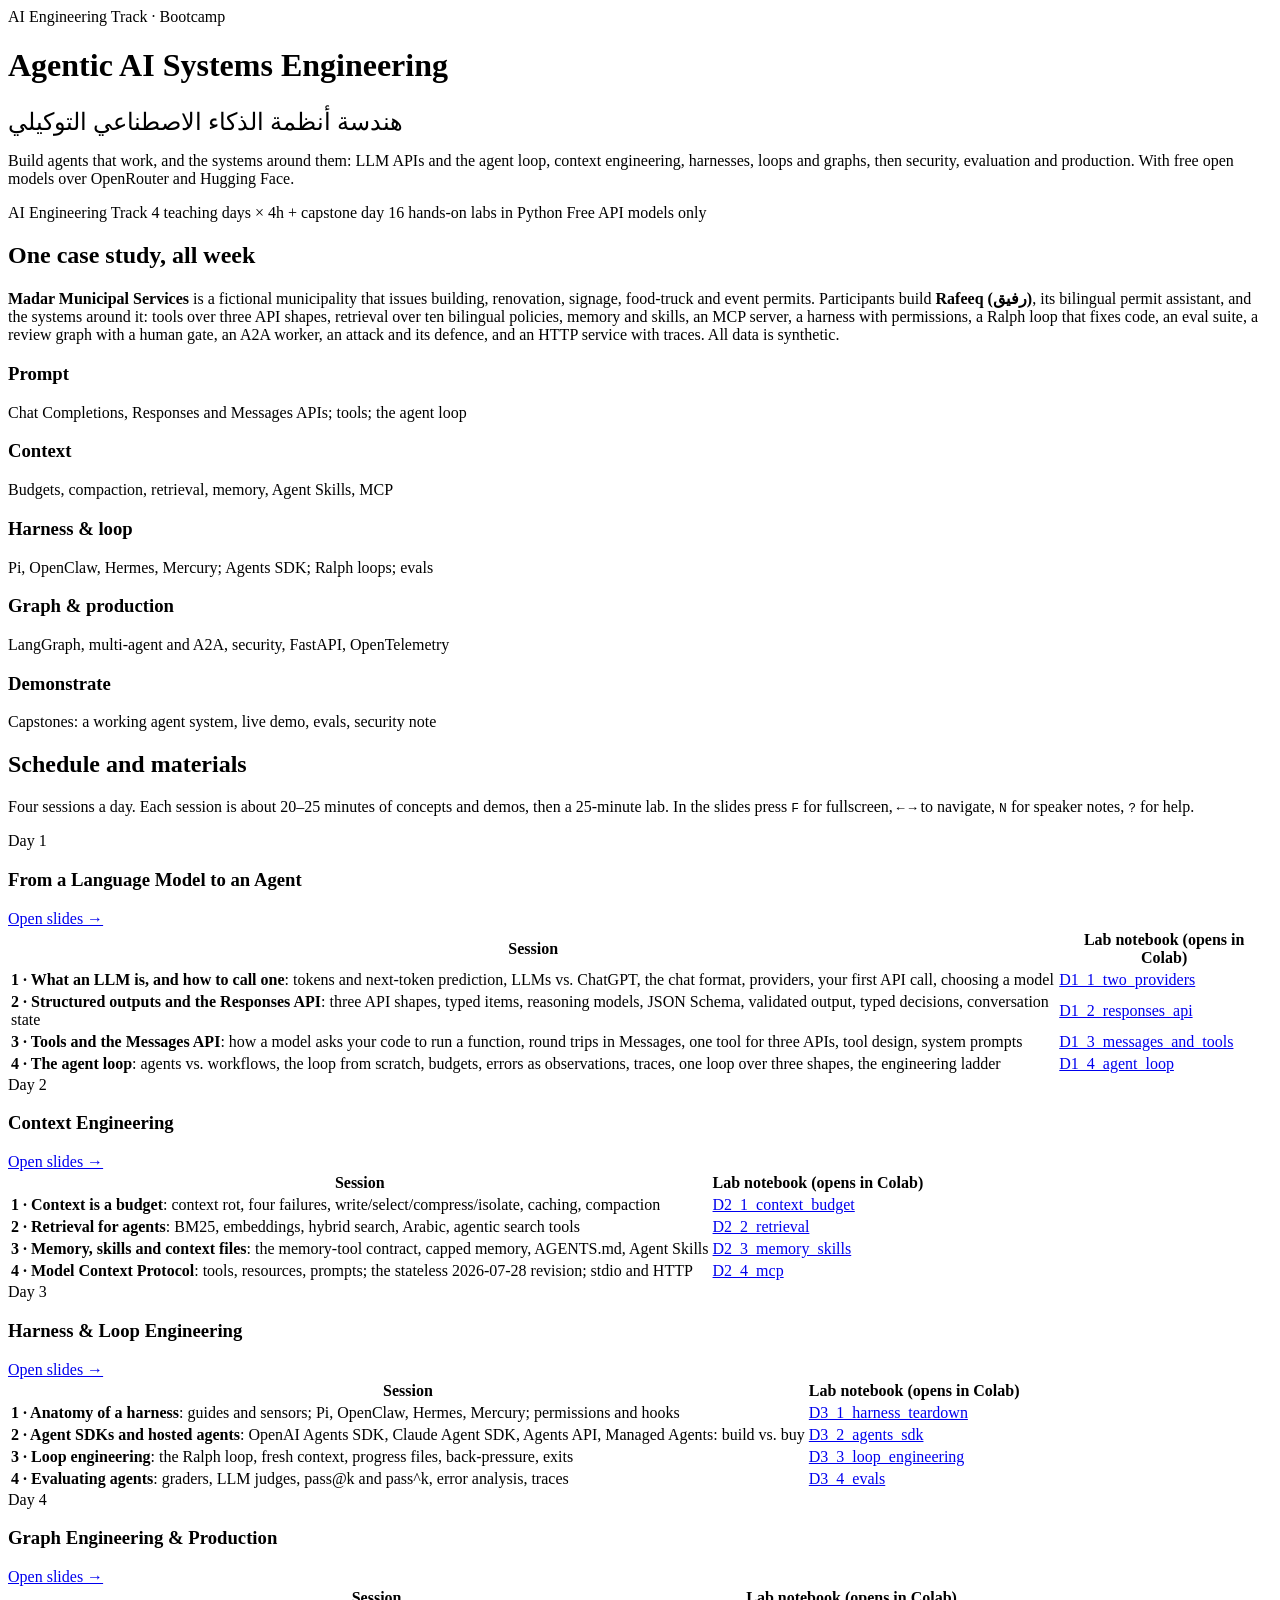
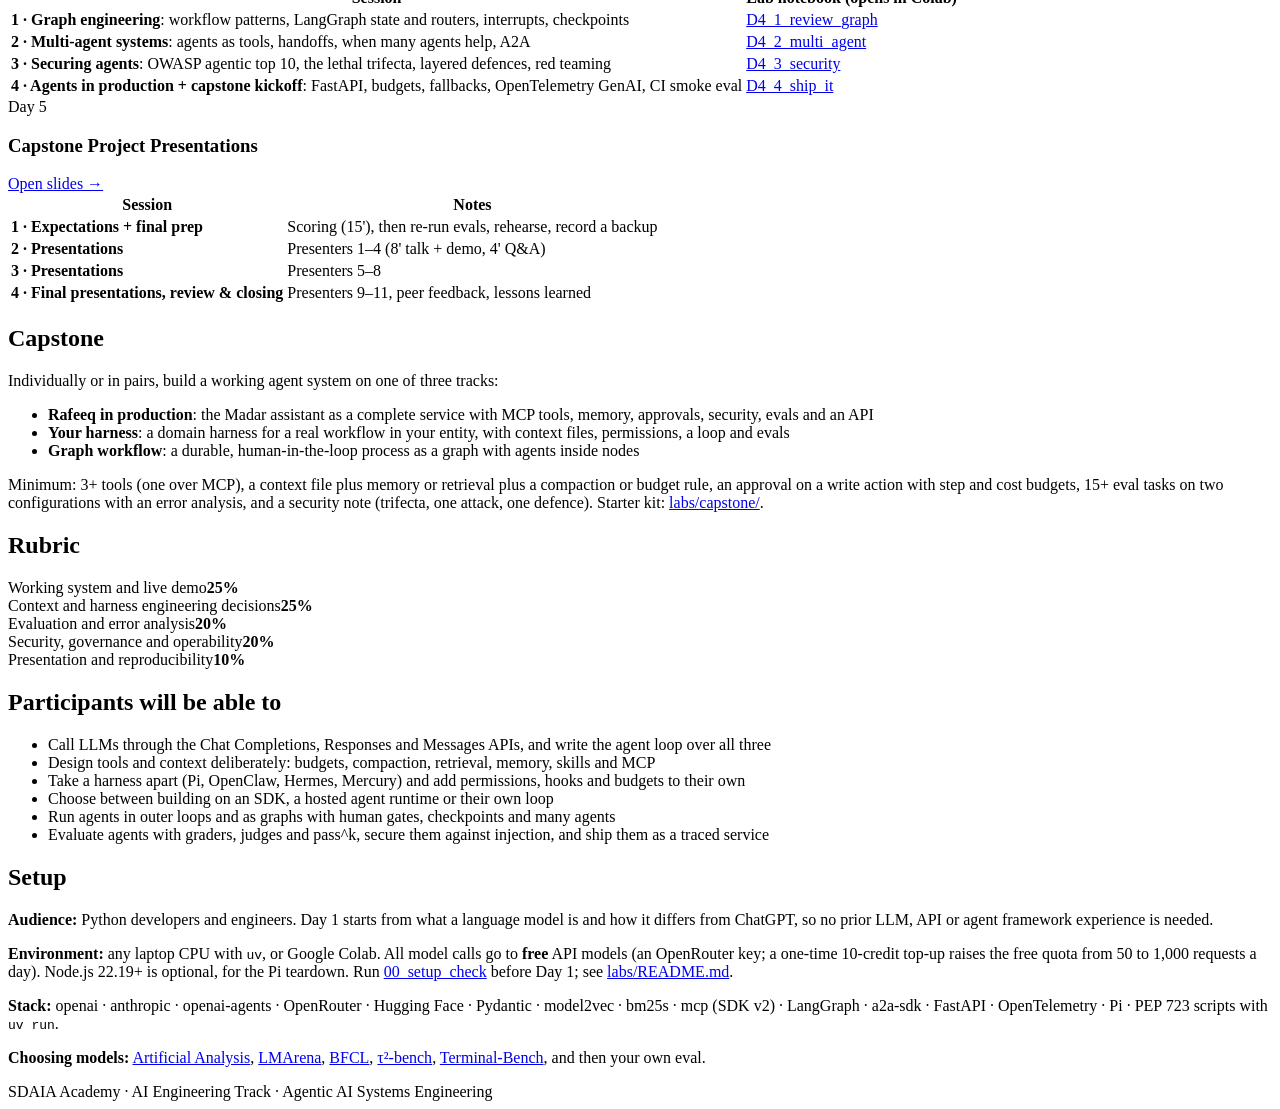
==== commit 3e5b058b: "Rewrite the course for programmers new to LLMs, in dependency order Add nuggets.md: the audience lin" ====
--- a/index.html
+++ b/index.html
@@ -39,13 +39,13 @@
   <p style="color:var(--muted)">Four sessions a day. Each session is about 20–25 minutes of concepts and demos, then a 25-minute lab. In the slides press <code>F</code> for fullscreen, <code>←</code> <code>→</code> to navigate, <code>N</code> for speaker notes, <code>?</code> for help.</p>
 
   <div class="day">
-    <div class="day-head" style="--c:var(--teal)"><div><div class="t">Day 1</div><h3>From Model to Agent: LLM APIs, Tools and the Loop</h3></div><a class="btn" href="slides/day1.html">Open slides →</a></div>
+    <div class="day-head" style="--c:var(--teal)"><div><div class="t">Day 1</div><h3>From a Language Model to an Agent</h3></div><a class="btn" href="slides/day1.html">Open slides →</a></div>
     <div class="scroll"><table>
       <tr><th>Session</th><th>Lab notebook (opens in Colab)</th></tr>
-      <tr><td><b>1 · The agentic landscape</b>: agents vs. workflows, the engineering ladder, three API shapes, OpenRouter and HF, reading benchmarks</td><td><a href="https://colab.research.google.com/github/SDAIAAcademy/agentic-ai/blob/main/labs/D1_1_two_providers.ipynb">D1_1_two_providers</a></td></tr>
-      <tr><td><b>2 · The OpenAI Responses API</b>: items, structured outputs, streaming events, stateless replay, Open Responses, the Decisions pattern</td><td><a href="https://colab.research.google.com/github/SDAIAAcademy/agentic-ai/blob/main/labs/D1_2_responses_api.ipynb">D1_2_responses_api</a></td></tr>
-      <tr><td><b>3 · The Anthropic Messages API and tool design</b>: content blocks, tool_use / tool_result, thinking, caching, who serves /v1/messages, tools for agents</td><td><a href="https://colab.research.google.com/github/SDAIAAcademy/agentic-ai/blob/main/labs/D1_3_messages_and_tools.ipynb">D1_3_messages_and_tools</a></td></tr>
-      <tr><td><b>4 · The agent loop from scratch</b>: stop conditions, budgets, errors as observations, traces, one loop over three shapes</td><td><a href="https://colab.research.google.com/github/SDAIAAcademy/agentic-ai/blob/main/labs/D1_4_agent_loop.ipynb">D1_4_agent_loop</a></td></tr>
+      <tr><td><b>1 · What an LLM is, and how to call one</b>: tokens and next-token prediction, LLMs vs. ChatGPT, the chat format, providers, your first API call, choosing a model</td><td><a href="https://colab.research.google.com/github/SDAIAAcademy/agentic-ai/blob/main/labs/D1_1_two_providers.ipynb">D1_1_two_providers</a></td></tr>
+      <tr><td><b>2 · Structured outputs and the Responses API</b>: three API shapes, typed items, reasoning models, JSON Schema, validated output, typed decisions, conversation state</td><td><a href="https://colab.research.google.com/github/SDAIAAcademy/agentic-ai/blob/main/labs/D1_2_responses_api.ipynb">D1_2_responses_api</a></td></tr>
+      <tr><td><b>3 · Tools and the Messages API</b>: how a model asks your code to run a function, round trips in Messages, one tool for three APIs, tool design, system prompts</td><td><a href="https://colab.research.google.com/github/SDAIAAcademy/agentic-ai/blob/main/labs/D1_3_messages_and_tools.ipynb">D1_3_messages_and_tools</a></td></tr>
+      <tr><td><b>4 · The agent loop</b>: agents vs. workflows, the loop from scratch, budgets, errors as observations, traces, one loop over three shapes, the engineering ladder</td><td><a href="https://colab.research.google.com/github/SDAIAAcademy/agentic-ai/blob/main/labs/D1_4_agent_loop.ipynb">D1_4_agent_loop</a></td></tr>
     </table></div>
   </div>
 
@@ -128,7 +128,7 @@
     </div>
     <div>
       <h2>Setup</h2>
-      <p><b>Audience:</b> Python developers and ML or data engineers who have called an LLM API. No prior agent framework experience needed.</p>
+      <p><b>Audience:</b> Python developers and engineers. Day 1 starts from what a language model is and how it differs from ChatGPT, so no prior LLM, API or agent framework experience is needed.</p>
       <p><b>Environment:</b> any laptop CPU with <code>uv</code>, or Google Colab. All model calls go to <b>free</b> API models (an OpenRouter key; a one-time 10-credit top-up raises the free quota from 50 to 1,000 requests a day). Node.js 22.19+ is optional, for the Pi teardown. Run <a href="https://colab.research.google.com/github/SDAIAAcademy/agentic-ai/blob/main/labs/00_setup_check.ipynb">00_setup_check</a> before Day 1; see <a href="https://github.com/SDAIAAcademy/agentic-ai/tree/main/labs#readme">labs/README.md</a>.</p>
       <p><b>Stack:</b> openai · anthropic · openai-agents · OpenRouter · Hugging Face · Pydantic · model2vec · bm25s · mcp (SDK v2) · LangGraph · a2a-sdk · FastAPI · OpenTelemetry · Pi · PEP 723 scripts with <code>uv run</code>.</p>
       <p><b>Choosing models:</b> <a href="https://artificialanalysis.ai/">Artificial Analysis</a>, <a href="https://lmarena.ai/leaderboard">LMArena</a>, <a href="https://gorilla.cs.berkeley.edu/leaderboard.html">BFCL</a>, <a href="https://taubench.com">τ²-bench</a>, <a href="https://www.tbench.ai/leaderboard">Terminal-Bench</a>, and then your own eval.</p>
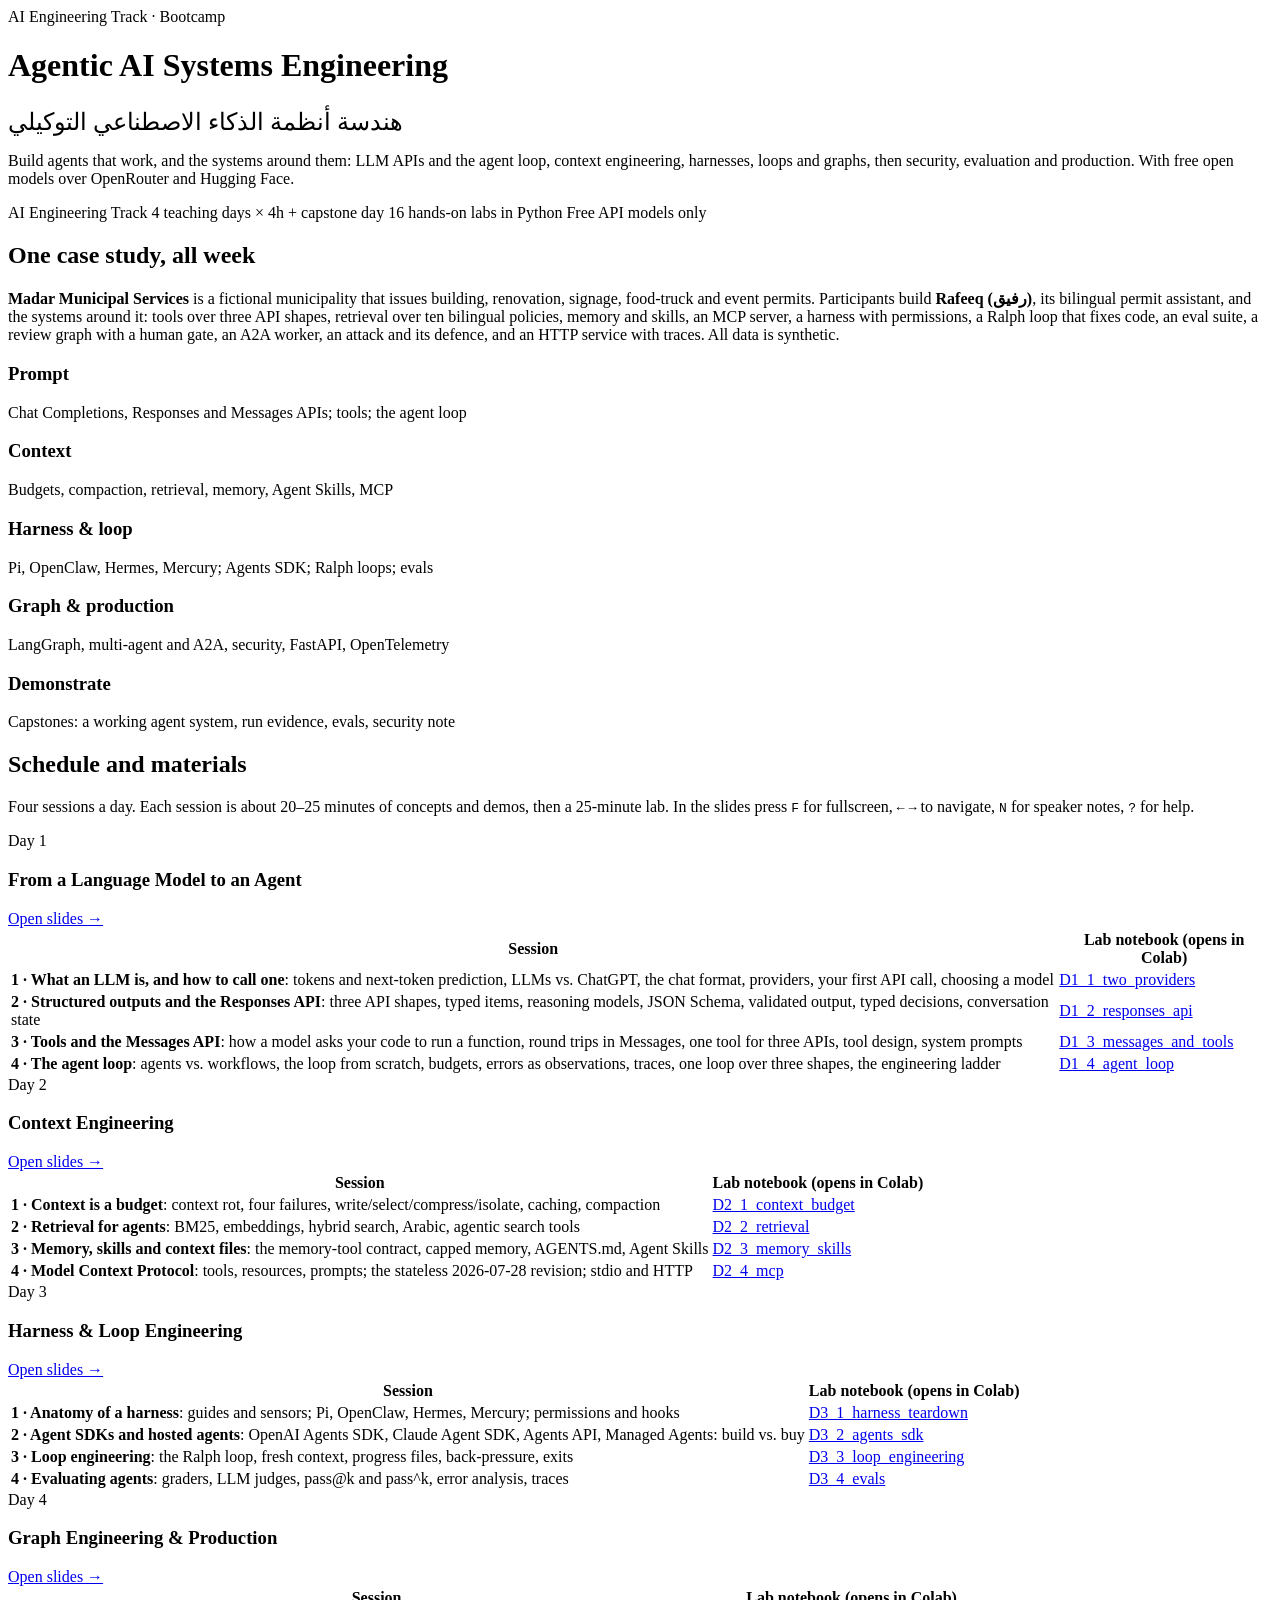
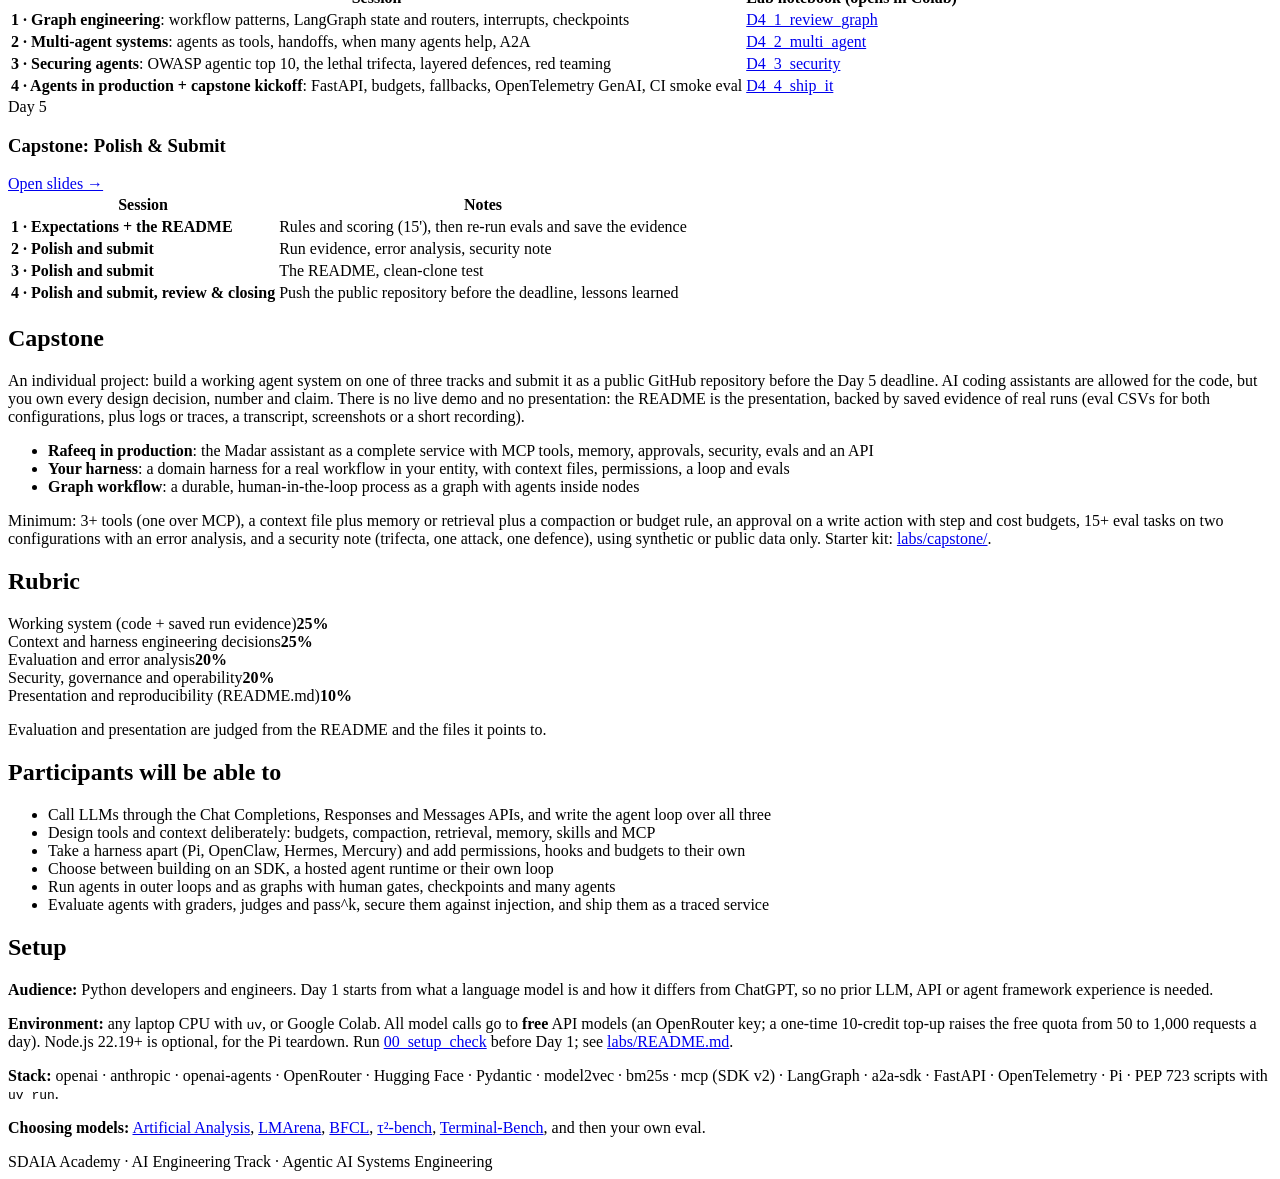
==== commit 0edb58f4: "Capstone is an individual project submitted as a public repository: README is the presentation, no l" ====
--- a/index.html
+++ b/index.html
@@ -32,7 +32,7 @@
     <div class="card" style="--c:var(--cyan)"><h3>Context</h3><p>Budgets, compaction, retrieval, memory, Agent Skills, MCP</p></div>
     <div class="card" style="--c:var(--coral)"><h3>Harness &amp; loop</h3><p>Pi, OpenClaw, Hermes, Mercury; Agents SDK; Ralph loops; evals</p></div>
     <div class="card" style="--c:var(--purple)"><h3>Graph &amp; production</h3><p>LangGraph, multi-agent and A2A, security, FastAPI, OpenTelemetry</p></div>
-    <div class="card" style="--c:var(--amber)"><h3>Demonstrate</h3><p>Capstones: a working agent system, live demo, evals, security note</p></div>
+    <div class="card" style="--c:var(--amber)"><h3>Demonstrate</h3><p>Capstones: a working agent system, run evidence, evals, security note</p></div>
   </div>
 
   <h2>Schedule and materials</h2>
@@ -83,34 +83,35 @@
   </div>
 
   <div class="day">
-    <div class="day-head" style="--c:var(--amber)"><div><div class="t">Day 5</div><h3>Capstone Project Presentations</h3></div><a class="btn" href="slides/day5.html">Open slides →</a></div>
+    <div class="day-head" style="--c:var(--amber)"><div><div class="t">Day 5</div><h3>Capstone: Polish &amp; Submit</h3></div><a class="btn" href="slides/day5.html">Open slides →</a></div>
     <div class="scroll"><table>
       <tr><th>Session</th><th>Notes</th></tr>
-      <tr><td><b>1 · Expectations + final prep</b></td><td>Scoring (15'), then re-run evals, rehearse, record a backup</td></tr>
-      <tr><td><b>2 · Presentations</b></td><td>Presenters 1–4 (8' talk + demo, 4' Q&amp;A)</td></tr>
-      <tr><td><b>3 · Presentations</b></td><td>Presenters 5–8</td></tr>
-      <tr><td><b>4 · Final presentations, review &amp; closing</b></td><td>Presenters 9–11, peer feedback, lessons learned</td></tr>
+      <tr><td><b>1 · Expectations + the README</b></td><td>Rules and scoring (15'), then re-run evals and save the evidence</td></tr>
+      <tr><td><b>2 · Polish and submit</b></td><td>Run evidence, error analysis, security note</td></tr>
+      <tr><td><b>3 · Polish and submit</b></td><td>The README, clean-clone test</td></tr>
+      <tr><td><b>4 · Polish and submit, review &amp; closing</b></td><td>Push the public repository before the deadline, lessons learned</td></tr>
     </table></div>
   </div>
 
   <div class="two">
     <div>
       <h2>Capstone</h2>
-      <p>Individually or in pairs, build a working agent system on one of three tracks:</p>
+      <p>An individual project: build a working agent system on one of three tracks and submit it as a public GitHub repository before the Day 5 deadline. AI coding assistants are allowed for the code, but you own every design decision, number and claim. There is no live demo and no presentation: the README is the presentation, backed by saved evidence of real runs (eval CSVs for both configurations, plus logs or traces, a transcript, screenshots or a short recording).</p>
       <ul>
         <li><b>Rafeeq in production</b>: the Madar assistant as a complete service with MCP tools, memory, approvals, security, evals and an API</li>
         <li><b>Your harness</b>: a domain harness for a real workflow in your entity, with context files, permissions, a loop and evals</li>
         <li><b>Graph workflow</b>: a durable, human-in-the-loop process as a graph with agents inside nodes</li>
       </ul>
-      <p>Minimum: 3+ tools (one over MCP), a context file plus memory or retrieval plus a compaction or budget rule, an approval on a write action with step and cost budgets, 15+ eval tasks on two configurations with an error analysis, and a security note (trifecta, one attack, one defence). Starter kit: <a href="https://github.com/SDAIAAcademy/agentic-ai/tree/main/labs/capstone">labs/capstone/</a>.</p>
+      <p>Minimum: 3+ tools (one over MCP), a context file plus memory or retrieval plus a compaction or budget rule, an approval on a write action with step and cost budgets, 15+ eval tasks on two configurations with an error analysis, and a security note (trifecta, one attack, one defence), using synthetic or public data only. Starter kit: <a href="https://github.com/SDAIAAcademy/agentic-ai/tree/main/labs/capstone">labs/capstone/</a>.</p>
     </div>
     <div>
       <h2>Rubric</h2>
-      <div class="bar"><span>Working system and live demo<i style="--w:100%"></i></span><b>25%</b></div>
+      <div class="bar"><span>Working system (code + saved run evidence)<i style="--w:100%"></i></span><b>25%</b></div>
       <div class="bar"><span>Context and harness engineering decisions<i style="--w:100%;--c:var(--cyan)"></i></span><b>25%</b></div>
       <div class="bar"><span>Evaluation and error analysis<i style="--w:80%;--c:var(--coral)"></i></span><b>20%</b></div>
       <div class="bar"><span>Security, governance and operability<i style="--w:80%;--c:var(--purple)"></i></span><b>20%</b></div>
-      <div class="bar"><span>Presentation and reproducibility<i style="--w:40%;--c:var(--amber)"></i></span><b>10%</b></div>
+      <div class="bar"><span>Presentation and reproducibility (README.md)<i style="--w:40%;--c:var(--amber)"></i></span><b>10%</b></div>
+      <p class="small">Evaluation and presentation are judged from the README and the files it points to.</p>
     </div>
   </div>
 
